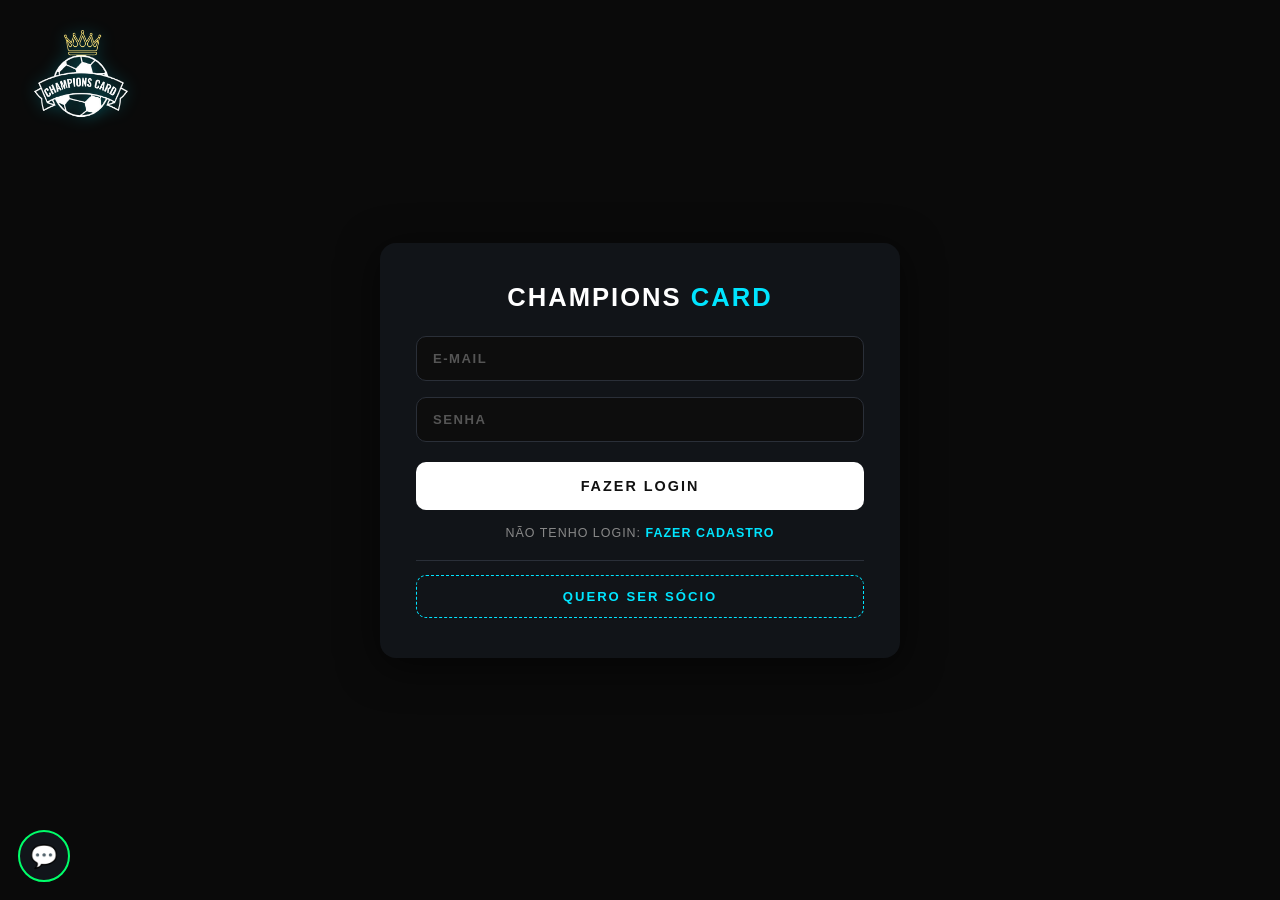
==== PIM-FINAL2026-main/aplicação web/index.html @ 8960edc7 "Estrutura administrativa: área admin" ====
<!DOCTYPE html>
<html lang="pt-BR">
<head>
  <meta charset="UTF-8" />
  <meta name="viewport" content="width=device-width, initial-scale=1.0"/>
  <title>Champions Card</title>
  <link rel="stylesheet" href="style.css" />
</head>
<body>

  <div class="logo-container" id="logo-container-fixed">
    <img src="./CHAMPIONS_CARD.png" alt="Champions Card" class="logo-champions">
  </div>

  <!-- TELA 1: LOGIN -->
  <div class="screen active" id="screen-login">
    <div class="card card-login">
      <h1 class="title">CHAMPIONS <span class="highlight">CARD</span></h1>
      <input type="email" id="login-email" class="input-field" placeholder="E-MAIL" />
      <input type="password" id="login-senha" class="input-field" placeholder="SENHA" />
      <button class="btn-primary" onclick="fazerLogin()">FAZER LOGIN</button>
      <p class="link-text">NÃO TENHO LOGIN: <a href="javascript:void(0)" class="link-destaque" onclick="irPara('screen-cadastro')">FAZER CADASTRO</a></p>

      <!-- BOTÃO TOGGLE SÓCIO -->
      <div class="socio-toggle-wrap">
        <button id="btn-toggle-socio-login" class="btn-socio-toggle" onclick="toggleOpcaoSocioLogin()">
          QUERO SER SÓCIO
        </button>
      </div>

      <!-- PAINEL SÓCIO (expandível) -->
      <div id="login-socio-painel" class="login-socio-painel">
        <p class="socio-painel-titulo">🎫 ESCOLHA SEU PLANO</p>
        <p class="socio-painel-subtitulo">Selecione o plano e pague para se tornar sócio</p>

        <div id="login-planos-socio" class="login-planos-socio"></div>

        <div id="login-socio-pagamento" class="login-socio-pagamento hidden">
          <div class="metodos-pagamento" id="login-metodos-adesao">
            <button class="btn-metodo active" onclick="selecionarMetodoAdesaoLogin('credito', this)">CRÉDITO</button>
            <button class="btn-metodo" onclick="selecionarMetodoAdesaoLogin('debito', this)">DÉBITO</button>
            <button class="btn-metodo" onclick="selecionarMetodoAdesaoLogin('pix', this)">PIX</button>
          </div>

          <div id="login-campos-cartao-adesao" style="display:flex;flex-direction:column;gap:10px;">
            <input type="text" class="input-field" placeholder="NÚMERO DO CARTÃO" maxlength="19" />
            <div class="inline-inputs">
              <input type="text" class="input-field" placeholder="MM/AA" maxlength="5" />
              <input type="text" class="input-field" placeholder="CVV" maxlength="4" />
            </div>
          </div>

          <div id="login-pix-adesao" class="pix-container hidden">
            <img src="https://api.qrserver.com/v1/create-qr-code/?size=100x100&data=ingressos@ticketfut.com.br" alt="QR Code PIX" class="qrcode"/>
            <p class="pix-chave">CHAVE PIX: ingressos@ticketfut.com.br</p>
          </div>

          <button class="btn-primary btn-confirmar-socio" onclick="confirmarSocioLogin()">
            CONFIRMAR E ASSINAR
          </button>
        </div>
      </div>

    </div>
  </div>

  <!-- TELA 2: CADASTRO -->
  <div class="screen" id="screen-cadastro">
    <div class="card">
      <h1 class="title"><span class="highlight-cyan">CADASTRO</span></h1>
      <input type="text" id="cad-nome" class="input-field" placeholder="NOME COMPLETO" />
      <input type="text" id="cad-cpf" class="input-field" placeholder="CPF" />
      <input type="email" id="cad-email" class="input-field" placeholder="E-MAIL" />
      <input type="password" id="cad-senha" class="input-field" placeholder="SENHA" />

      <select id="cad-time" class="input-field select-field select-time">
        <option value="">FILIAÇÃO (TIME)</option>
        <option>Palmeiras</option>
        <option>Corinthians</option>
        <option>Flamengo</option>
        <option>São Paulo</option>
        <option>Santos</option>
      </select>

      <select id="cad-plano" class="input-field select-field">
        <option value="0">SEM PLANO (SÓ INGRESSO)</option>
        <option value="5">SÓCIO BRONZE - 5% DESC.</option>
        <option value="10">SÓCIO PRATA - 10% DESC.</option>
        <option value="20">SÓCIO OURO - 20% DESC.</option>
      </select>

      <div id="secao-pagamento-cadastro" class="hidden" style="display:flex;flex-direction:column;gap:14px;">
        <div id="cad-bloco-credito" class="secao-cartao">
          <p class="label-pagamento">CARTÃO DE CRÉDITO:</p>
          <input type="text" id="cad-credito-numero" class="input-field" placeholder="NÚMERO DO CARTÃO" maxlength="19" />
          <div class="inline-inputs">
            <input type="text" id="cad-credito-validade" class="input-field" placeholder="MM/AA" maxlength="5" />
            <input type="text" id="cad-credito-cvv" class="input-field" placeholder="CVV" maxlength="4" />
          </div>
        </div>

        <div id="cad-bloco-debito" class="secao-cartao">
          <p class="label-pagamento">CARTÃO DE DÉBITO:</p>
          <input type="text" id="cad-debito-numero" class="input-field" placeholder="NÚMERO DO CARTÃO" maxlength="19" />
          <div class="inline-inputs">
            <input type="text" id="cad-debito-validade" class="input-field" placeholder="MM/AA" maxlength="5" />
            <input type="text" id="cad-debito-cvv" class="input-field" placeholder="CVV" maxlength="4" />
          </div>
        </div>

        <button class="btn-pix-toggle" id="btn-pix-toggle" onclick="togglePixCad()">PAGAR POR PIX</button>
        <div id="cad-bloco-pix" class="pix-container hidden">
          <img src="https://api.qrserver.com/v1/create-qr-code/?size=120x120&data=ingressos@ticketfut.com.br" alt="QR Code PIX" class="qrcode"/>
          <p class="pix-chave">CHAVE PIX: ingressos@ticketfut.com.br</p>
        </div>
      </div>

      <button class="btn-primary" onclick="finalizarCadastro()">FINALIZAR E ACESSAR</button>
    </div>
  </div>

  <!-- TELA 3: PARTIDAS -->
  <div class="screen" id="screen-partidas">
    <div class="card-partidas">
      <div class="partidas-coluna">
        <h1 class="title">PARTIDAS <span class="highlight-green">DISPONÍVEIS</span></h1>
        <div id="lista-partidas" class="lista-partidas"></div>
        <!-- [PIM-WEB Admin] Botão só aparece para role Admin. Esconder não protege: o servidor confere o role. -->
        <button id="btn-area-admin" class="btn-primary" style="display:none;" onclick="abrirAreaAdmin()">ÁREA ADMIN</button>
        <button class="btn-sair" onclick="sair()">SAIR</button>
      </div>
      <div class="noticias-coluna">
        <h2 class="title-noticias">NOTÍCIAS DO TIME</h2>
        <div id="noticia-time" class="noticia-box"></div>
      </div>
    </div>
  </div>

  <!-- TELA 4: MAPA DA ARENA -->
  <div class="screen" id="screen-mapa">
    <div class="card">
      <h1 class="title">MAPA DA <span class="highlight-green">ARENA</span></h1>

      <div id="aviso-visitante" class="aviso-visitante" style="display:none;">
        ⚠️ Seu time é o <strong>visitante</strong>. Apenas o setor <strong>LESTE</strong> está disponível.
      </div>
      <div id="aviso-mandante" class="aviso-visitante" style="display:none;border-color:#e53935;color:#e53935;">
        🚫 O setor <strong>LESTE</strong> é exclusivo para a <strong>torcida visitante</strong>.
      </div>

      <div class="arena-map">
        <div class="setor setor-norte" onclick="escolherSetor('Norte')">NORTE</div>
        <div class="arena-meio">
          <div class="setor setor-lado" onclick="escolherSetor('Oeste')">OESTE</div>
          <div class="gramado">GRAMADO</div>
          <div class="setor setor-lado">LESTE</div>
        </div>
        <div class="setor setor-sul" onclick="escolherSetor('Sul')">SUL</div>
      </div>
      <button class="btn-sair" onclick="irPara('screen-partidas')">VOLTAR</button>
    </div>
  </div>
  <!-- [PIM-WEB Cartão 9] TELA DE ASSENTOS: grade vinda de GET /api/matches/{id}/seats. Fica entre o mapa de setores e o pagamento. -->
  <div class="screen" id="screen-assentos">
    <div class="card card-assentos">
      <h1 class="title">ESCOLHA SEU <span class="highlight-green">ASSENTO</span></h1>
      <p id="assentos-info" class="assentos-info"></p>
      <div class="assentos-legenda">
        <span><i class="leg leg-livre"></i>LIVRE</span>
        <span><i class="leg leg-ocupado"></i>OCUPADO</span>
        <span><i class="leg leg-sel"></i>SEU ASSENTO</span>
      </div>
      <div id="assentos-grade" class="assentos-grade"></div>
      <button class="btn-primary" onclick="confirmarAssento()">CONFIRMAR ASSENTO</button>
      <button class="btn-sair" onclick="irPara('screen-mapa')">VOLTAR</button>
    </div>
  </div>
  <!-- TELA 5: PAGAMENTO -->
  <div class="screen" id="screen-pagamento">
    <div class="card">
      <h1 class="title">RESUMO & <span class="highlight-green">PAGAMENTO</span></h1>
      <div class="resumo-box">
        <p id="resumo-partida" class="resumo-partida"></p>
        <p id="resumo-total" class="resumo-total"></p>
      </div>

      <div id="bloco-codigo-socio" class="bloco-codigo-socio" style="display:none;">
        <p class="label-pagamento" style="color:var(--neon-cyan);margin-bottom:6px;">🎫 CÓDIGO DE SÓCIO (obrigatório para desconto)</p>
        <input type="text" id="input-codigo-socio" class="input-field input-codigo-socio"
               placeholder="SEU CÓDIGO DE SÓCIO" maxlength="6"
               oninput="this.value = this.value.toUpperCase().replace(/[^A-Z0-9]/g,'').slice(0,6)" />
      </div>

      <div class="metodos-pagamento" id="metodos-compra">
        <button class="btn-metodo active" onclick="selecionarMetodoCompra('credito', this)">CRÉDITO</button>
        <button class="btn-metodo" onclick="selecionarMetodoCompra('debito', this)">DÉBITO</button>
        <button class="btn-metodo" onclick="selecionarMetodoCompra('pix', this)">PIX</button>
      </div>

      <div id="campos-cartao-compra" style="display:flex;flex-direction:column;gap:12px;">
        <input type="text" class="input-field" placeholder="NÚMERO DO CARTÃO" />
        <div class="inline-inputs">
          <input type="text" class="input-field" placeholder="MM/AA" />
          <input type="text" class="input-field" placeholder="CVV" />
        </div>
      </div>

      <div id="pix-compra" class="pix-container hidden">
        <img src="https://api.qrserver.com/v1/create-qr-code/?size=120x120&data=ingressos@ticketfut.com.br" alt="QR Code PIX" class="qrcode"/>
        <p class="pix-chave">CHAVE PIX: ingressos@ticketfut.com.br</p>
      </div>

      <button class="btn-primary" onclick="confirmarCompra()">CONFIRMAR COMPRA</button>
      <button class="btn-sair" onclick="irPara('screen-mapa')">VOLTAR</button>
    </div>
  </div>

  <!-- TELA 6: CONFIRMAÇÃO DE COMPRA (#5) -->
  <div class="screen" id="screen-confirmacao">
    <div class="card confirm-card">
      <!-- SEM logo no canto superior — logo fica embaixo -->

      <div class="confirm-check">✅</div>
      <h2 id="confirm-titulo" class="confirm-titulo">COMPRA CONFIRMADA!</h2>
      <p id="confirm-subtitulo" class="confirm-subtitulo">ENVIAMOS O INGRESSO NO SEU E-MAIL</p>
      <p class="confirm-detalhe">Verifique sua caixa de entrada e aproveite o jogo! 🎉</p>

      <!-- Logo Champions Card animada embaixo (#5) -->
      <div class="confirm-logo-wrap">
        <div id="confirm-logo-time" class="confirm-logo-time"></div>
        <img src="./CHAMPIONS_CARD.png" alt="Champions Card" class="confirm-logo-champions">
      </div>

      <button class="btn-primary" onclick="irPara('screen-partidas')" style="margin-top:8px;">VER MAIS PARTIDAS</button>
      <button class="btn-sair" onclick="sair()">SAIR</button>
    </div>
  </div>

  <!-- [PIM-WEB Admin] Tela da área administrativa: tabela de ingressos vendidos. -->
  <div class="screen" id="screen-admin">
    <div class="card">
      <h1 class="title">ÁREA <span class="highlight-green">ADMIN</span></h1>
      <p id="admin-resumo"></p>
      <div style="overflow-x:auto;width:100%;">
        <table style="width:100%;border-collapse:collapse;font-size:12px;">
          <thead>
            <tr>
              <th style="text-align:left;padding:6px;">DATA</th>
              <th style="text-align:left;padding:6px;">PARTIDA</th>
              <th style="text-align:left;padding:6px;">SETOR</th>
              <th style="text-align:left;padding:6px;">ASSENTO</th>
              <th style="text-align:left;padding:6px;">VALOR</th>
              <th style="text-align:left;padding:6px;">CÓDIGO</th>
              <th style="text-align:left;padding:6px;">USUÁRIO</th>
            </tr>
          </thead>
          <tbody id="admin-tabela-corpo"></tbody>
        </table>
      </div>
      <button class="btn-sair" onclick="irPara('screen-partidas')">VOLTAR</button>
    </div>
  </div>

  <!-- [PIM-WEB Cartão 10] Chat de dúvidas. Botão flutuante; só funciona logado (a API exige token). -->
  <button id="chat-toggle" class="chat-toggle" onclick="alternarChat()" aria-label="Abrir chat">💬</button>
  <div id="chat-painel" class="chat-painel">
    <div class="chat-topo">ASSISTENTE TICKETFUT <button onclick="alternarChat()" aria-label="Fechar chat">✕</button></div>
    <div id="chat-msgs" class="chat-msgs"></div>
    <div class="chat-entrada">
      <input type="text" id="chat-input" maxlength="500" placeholder="Digite sua dúvida..." onkeydown="if(event.key==='Enter')enviarChat()" />
      <button onclick="enviarChat()">ENVIAR</button>
    </div>
  </div>

  <!-- WIDGET VLIBRAS -->
  <div vw class="enabled">
    <div vw-access-button class="active"></div>
    <div vw-plugin-wrapper>
      <div class="vw-plugin-top-wrapper"></div>
    </div>
  </div>
  <script src="https://vlibras.gov.br/app/vlibras-plugin.js"></script>
  <script>
    new window.VLibras.Widget('https://vlibras.gov.br/app');
  </script>

   <!-- [PIM-WEB Cartão 8] db.js removido. Motivo: guardava senha em texto puro e cartão no localStorage. -->
  <!-- 1. Cliente da API (fetch, token em memória, erros) -->
    <script src="js/api.js"></script>
  <!-- 2. Dados estáticos (partidas, logos, temas, notícias) -->
  <script src="js/dados.js"></script>
  <!-- 3. Estado global, navegação e utilitários -->
  <script src="js/estado.js"></script>
  <!-- 4. Splash / tela de confirmação -->
  <script src="js/splash.js"></script>
  <!-- 5. Tela 1: Login -->
  <script src="js/tela-login.js"></script>
  <!-- 6. Tela 2: Cadastro -->
  <script src="js/tela-cadastro.js"></script>
  <!-- 7. Tela 3: Partidas -->
  <script src="js/tela-partidas.js"></script>
    <!-- 8. Tela 4: Mapa da Arena -->
  <script src="js/tela-mapa.js"></script>
  <!-- [PIM-WEB Cartão 9] Tela de assentos -->
  <script src="js/tela-assentos.js"></script>
  <!-- 9. Tela 5: Pagamento -->
  <script src="js/tela-pagamento.js"></script>
  <!-- [PIM-WEB Cartão 10] Chat -->
  <script src="js/chat.js"></script>
  <!-- [PIM-WEB Admin] Área admin -->
  <script src="js/tela-admin.js"></script>
  <!-- Inicialização -->
  <script>
    document.addEventListener('DOMContentLoaded', () => {
      aplicarMascarasCartao();
      inicializarLogoHover();
      irPara('screen-login', false);
    });
  </script>

</body>
</html>
---- PIM-FINAL2026-main/aplicação web/style.css ----
/* ===========================
   VARIÁVEIS & RESET
=========================== */
:root {
  --bg-main: #0a0a0a;
  --bg-card: #111418;
  --bg-input: #0d0d0d;
  --bg-item: #1a1e24;

  --color-white: #ffffff;
  --color-muted: #888;

  --neon-cyan: #00e5ff;
  --neon-green: #00ff6a;
  --neon-green-dim: #00cc55;
  --setor-bg: rgba(0,255,106,0.05);

  --border-default: #2a2f38;
  --border-cyan: #00e5ff;
  --border-green: #00ff6a;

  --font-main: 'Segoe UI', Tahoma, Geneva, Verdana, sans-serif;

  --radius: 10px;
  --transition: 0.25s ease;
}

*, *::before, *::after {
  box-sizing: border-box;
  margin: 0;
  padding: 0;
}

body {
  background-color: var(--bg-main);
  color: var(--color-white);
  font-family: var(--font-main);
  min-height: 100vh;
  display: flex;
  align-items: center;
  justify-content: center;
  overflow-x: hidden;
}

/* ===========================
   LOGO CHAMPIONS CARD
=========================== */
.logo-container {
  position: fixed;
  top: 16px;
  left: 16px;
  z-index: 10;
}

.logo-champions {
  width: 130px;
  height: 140px;
  opacity: 0;
  animation: fadeInLogo 0.8s ease-in-out forwards;
  filter: drop-shadow(0 0 8px rgba(0, 229, 255, 0.4));
  cursor: pointer;
  transition: filter 0.2s ease;
}

@keyframes fadeInLogo {
  from { opacity: 0; transform: scale(0.8); }
  to   { opacity: 1; transform: scale(1); }
}

/* (#3) Animação hover da logo — mesmo estilo da troca de tela */
@keyframes logoHoverBounce {
  0%   { transform: scale(1) rotate(0deg);   filter: drop-shadow(0 0 8px rgba(0,229,255,0.4)); }
  20%  { transform: scale(1.18) rotate(-6deg); filter: drop-shadow(0 0 18px rgba(0,229,255,0.9)); }
  40%  { transform: scale(0.93) rotate(4deg);  filter: drop-shadow(0 0 12px rgba(0,229,255,0.6)); }
  60%  { transform: scale(1.10) rotate(-3deg); filter: drop-shadow(0 0 22px rgba(0,229,255,1)); }
  80%  { transform: scale(0.97) rotate(1deg);  filter: drop-shadow(0 0 10px rgba(0,229,255,0.5)); }
  100% { transform: scale(1) rotate(0deg);   filter: drop-shadow(0 0 8px rgba(0,229,255,0.4)); }
}

.logo-champions:hover,
.logo-hover-anim {
  animation: logoHoverBounce 0.7s ease forwards !important;
  opacity: 1 !important;
}

/* ===========================
   PARTÍCULA ANIMADA
=========================== */
.particle {
  position: fixed;
  width: 12px;
  height: 12px;
  border-radius: 50%;
  background: var(--neon-cyan);
  box-shadow: 0 0 12px var(--neon-cyan), 0 0 30px var(--neon-cyan);
  pointer-events: none;
  z-index: 0;
  animation: floatParticle 8s ease-in-out infinite;
}

@keyframes floatParticle {
  0%   { top: 8%; left: 42%; }
  25%  { top: 20%; left: 80%; }
  50%  { top: 60%; left: 70%; }
  75%  { top: 75%; left: 10%; }
  100% { top: 8%;  left: 42%; }
}

/* ===========================
   TELAS
=========================== */
.screen {
  display: none;
  width: 100%;
  min-height: 100vh;
  align-items: center;
  justify-content: center;
  padding: 40px 16px;
  position: relative;
  z-index: 1;
}

.screen.active {
  display: flex;
}

/* ===========================
   CARD PARTIDAS (COM NOTÍCIAS)
=========================== */
.card-partidas {
  display: flex;
  gap: 24px;
  width: 100%;
  max-width: 900px;
}

.partidas-coluna {
  flex: 1;
  display: flex;
  flex-direction: column;
  gap: 16px;
  background: var(--bg-card);
  border-radius: 16px;
  padding: 40px 36px;
  box-shadow: 0 8px 40px rgba(0,0,0,0.6);
}

.noticias-coluna {
  flex: 0 0 280px;
  display: flex;
  flex-direction: column;
  gap: 16px;
  background: var(--bg-card);
  border-radius: 16px;
  padding: 40px 24px;
  box-shadow: 0 8px 40px rgba(0,0,0,0.6);
}

.title-noticias {
  font-size: 1.2rem;
  font-weight: 900;
  letter-spacing: 1.5px;
  text-align: center;
  color: var(--color-white);
  margin-bottom: 8px;
}

.noticia-box {
  background: var(--bg-item);
  border-left: 3px solid var(--neon-green);
  border-radius: var(--radius);
  padding: 16px;
  font-size: 0.85rem;
  line-height: 1.6;
  color: var(--color-white);
  text-align: center;
  letter-spacing: 0.5px;
}

.card {
  background: var(--bg-card);
  border-radius: 16px;
  padding: 40px 36px;
  width: 100%;
  max-width: 520px;
  display: flex;
  flex-direction: column;
  gap: 16px;
  box-shadow: 0 8px 40px rgba(0,0,0,0.6);
}

/* ===========================
   TÍTULOS
=========================== */
.title {
  font-size: 1.6rem;
  font-weight: 900;
  letter-spacing: 2px;
  text-transform: uppercase;
  text-align: center;
  margin-bottom: 8px;
}

.highlight       { color: var(--neon-cyan); }
.highlight-cyan  { color: var(--neon-cyan); }
.highlight-green { color: var(--neon-green); }

/* ===========================
   INPUTS
=========================== */
.input-field {
  width: 100%;
  background: var(--bg-input);
  border: 1px solid var(--border-default);
  border-radius: var(--radius);
  color: var(--color-white);
  font-size: 0.82rem;
  font-weight: 600;
  letter-spacing: 1.5px;
  padding: 14px 16px;
  outline: none;
  transition: border-color var(--transition), box-shadow var(--transition);
  appearance: none;
  -webkit-appearance: none;
}

.input-field::placeholder {
  color: #555;
  letter-spacing: 1.5px;
}

.input-field:focus {
  border-color: var(--neon-cyan);
  box-shadow: 0 0 0 2px rgba(0, 229, 255, 0.12);
}

.select-field {
  cursor: pointer;
  background-image: url("data:image/svg+xml,%3Csvg xmlns='http://www.w3.org/2000/svg' width='12' height='8' viewBox='0 0 12 8'%3E%3Cpath d='M1 1l5 5 5-5' stroke='%23555' stroke-width='2' fill='none' stroke-linecap='round'/%3E%3C/svg%3E");
  background-repeat: no-repeat;
  background-position: right 14px center;
  padding-right: 36px;
}

.select-field option {
  background: #1a1e24;
  color: white;
}

.inline-inputs {
  display: grid;
  grid-template-columns: 1fr 1fr;
  gap: 12px;
}

/* ===========================
   BOTÕES PRINCIPAIS
=========================== */
.btn-primary {
  width: 100%;
  background: var(--color-white);
  color: #111;
  font-size: 0.9rem;
  font-weight: 800;
  letter-spacing: 2px;
  text-transform: uppercase;
  border: none;
  border-radius: var(--radius);
  padding: 16px;
  cursor: pointer;
  transition: background var(--transition), transform var(--transition);
  margin-top: 4px;
}

.btn-primary:hover {
  background: #e8e8e8;
  transform: translateY(-1px);
}

.btn-sair {
  background: transparent;
  color: var(--color-muted);
  border: none;
  font-size: 0.82rem;
  font-weight: 600;
  letter-spacing: 2px;
  text-transform: uppercase;
  cursor: pointer;
  padding: 10px;
  border-top: 1px solid var(--border-default);
  text-align: center;
  transition: color var(--transition);
}

.btn-sair:hover {
  color: var(--color-white);
}

/* ===========================
   LINK TEXT
=========================== */
.link-text {
  text-align: center;
  font-size: 0.78rem;
  color: var(--color-muted);
  letter-spacing: 1px;
}

.link-destaque {
  color: var(--neon-cyan);
  font-weight: 700;
  text-decoration: none;
}

.link-destaque:hover {
  text-decoration: underline;
}

/* ===========================
   LISTA DE PARTIDAS
=========================== */
.lista-partidas {
  display: flex;
  flex-direction: column;
  gap: 8px;
}

.partida-item {
  background: var(--bg-item);
  border-radius: var(--radius);
  padding: 14px 16px;
  cursor: pointer;
  border-left: 3px solid var(--neon-green);
  transition: background var(--transition), transform var(--transition);
}

.partida-item:hover {
  background: #22272f;
  transform: translateX(3px);
}

.partida-item p {
  font-size: 0.95rem;
  font-weight: 700;
  letter-spacing: 0.5px;
  display: flex;
  align-items: center;
  gap: 2px;
  flex-wrap: wrap;
}

.partida-item span {
  font-size: 0.82rem;
  color: var(--color-muted);
  margin-top: 4px;
  display: flex;
  align-items: center;
  gap: 4px;
  flex-wrap: wrap;
}

/* (#6) Logo dos times na lista */
.time-logo {
  border-radius: 2px;
}

/* (#2) Preço com desconto na lista */
.preco-original {
  text-decoration: line-through;
  color: #666;
  font-size: 0.76rem;
}

.preco-desconto {
  color: var(--neon-green);
  font-weight: 700;
  display: inline-flex;
  align-items: center;
  gap: 4px;
}

.badge-desc {
  background: var(--neon-green);
  color: #000;
  font-size: 0.65rem;
  font-weight: 900;
  padding: 1px 5px;
  border-radius: 4px;
  letter-spacing: 0.5px;
}

/* ===========================
   MAPA DA ARENA
=========================== */
.arena-map {
  display: flex;
  flex-direction: column;
  align-items: center;
  gap: 0;
  padding: 10px 0;
}

.arena-meio {
  display: flex;
  align-items: center;
  gap: 0;
  width: 100%;
  justify-content: center;
}

.setor {
  background: transparent;
  border: 2px solid var(--neon-green);
  color: var(--neon-green);
  font-size: 0.78rem;
  font-weight: 800;
  letter-spacing: 2px;
  text-align: center;
  cursor: pointer;
  transition: background var(--transition), color var(--transition), box-shadow var(--transition);
}

.setor:hover {
  background: var(--neon-green);
  color: #000;
  box-shadow: 0 0 16px rgba(0,255,106,0.5);
}

.setor-norte {
  clip-path: polygon(10% 100%, 90% 100%, 80% 0%, 20% 0%);
  background: var(--setor-bg);
  color: var(--neon-green);
  border: 2px solid var(--neon-green);
  width: 180px;
  height: 80px;
  display: flex;
  align-items: center;
  justify-content: center;
}

.setor-norte:hover {
  background: var(--neon-green);
  color: #000;
  box-shadow: 0 0 16px rgba(0,255,106,0.5);
}

.setor-sul {
  clip-path: polygon(0% 0%, 100% 0%, 85% 100%, 15% 100%);
  border: none;
  border-top: 3px solid var(--neon-green);
  color: var(--neon-green);
  width: 220px;
  height: 70px;
  display: flex;
  align-items: flex-start;
  justify-content: center;
  padding-top: 10px;
  background: var(--setor-bg);
}

.setor-lado {
  width: 110px;
  height: 150px;
  display: flex;
  align-items: center;
  justify-content: center;
}

.gramado {
  width: 170px;
  height: 150px;
  border: 2px dashed var(--border-default);
  color: #444;
  font-size: 0.72rem;
  letter-spacing: 2px;
  display: flex;
  align-items: center;
  justify-content: center;
  pointer-events: none;
}

/* ===========================
   RESUMO DE PAGAMENTO
=========================== */
.resumo-box {
  background: var(--bg-item);
  border-radius: var(--radius);
  padding: 16px;
  border-left: 3px solid var(--neon-green);
}

.resumo-partida {
  font-size: 0.9rem;
  font-weight: 700;
  margin-bottom: 6px;
}

.resumo-total {
  font-size: 1.4rem;
  font-weight: 900;
  color: var(--neon-green);
  letter-spacing: 1px;
}

/* ===========================
   MÉTODOS DE PAGAMENTO
=========================== */
.metodos-pagamento {
  display: grid;
  grid-template-columns: 1fr 1fr 1fr;
  gap: 8px;
}

.btn-metodo {
  background: var(--bg-item);
  color: var(--color-white);
  border: 1px solid var(--border-default);
  border-radius: var(--radius);
  padding: 12px 8px;
  font-size: 0.78rem;
  font-weight: 700;
  letter-spacing: 1.5px;
  cursor: pointer;
  transition: all var(--transition);
}

.btn-metodo.active {
  background: transparent;
  border-color: var(--neon-green);
  color: var(--neon-green);
  box-shadow: 0 0 8px rgba(0,255,106,0.2);
}

.btn-metodo:hover:not(.active) {
  border-color: #555;
  background: #22272f;
}

/* ===========================
   PIX
=========================== */
.pix-container {
  display: flex;
  flex-direction: column;
  align-items: center;
  gap: 10px;
}

.pix-container.hidden { display: none; }

.qrcode {
  border: 2px solid var(--neon-green);
  border-radius: 8px;
  padding: 4px;
  background: white;
}

.pix-chave {
  font-size: 0.78rem;
  letter-spacing: 1px;
}

/* ===========================
   SELECT FILIAÇÃO — COR DINÂMICA
=========================== */
.select-time {
  border-color: var(--neon-cyan) !important;
  color: var(--neon-cyan) !important;
  box-shadow: 0 0 0 2px rgba(0, 229, 255, 0.12);
  transition: border-color var(--transition), color var(--transition), box-shadow var(--transition);
}

.select-time.time-palmeiras   { border-color: #00c853 !important; color: #00c853 !important; box-shadow: 0 0 0 2px rgba(0,200,83,0.18) !important; }
.select-time.time-flamengo    { border-color: #e53935 !important; color: #e53935 !important; box-shadow: 0 0 0 2px rgba(229,57,53,0.18) !important; }
.select-time.time-corinthians { border-color: #ffffff !important; color: #ffffff !important; box-shadow: 0 0 0 2px rgba(255,255,255,0.12) !important; }
.select-time.time-sao-paulo   { border-color: #e53935 !important; color: #e53935 !important; box-shadow: 0 0 0 2px rgba(229,57,53,0.18) !important; }
.select-time.time-santos      { border-color: #f5f5f5 !important; color: #f5f5f5 !important; box-shadow: 0 0 0 2px rgba(245,245,245,0.12) !important; }

/* Botão "PAGAR POR PIX" no cadastro */
.btn-pix-toggle {
  background: transparent;
  border: 1px dashed var(--neon-cyan);
  color: var(--neon-cyan);
  border-radius: var(--radius);
  padding: 12px;
  font-size: 0.82rem;
  font-weight: 700;
  letter-spacing: 2px;
  cursor: pointer;
  transition: background var(--transition), color var(--transition), border-color var(--transition);
  width: 100%;
}

.btn-pix-toggle:hover { opacity: 0.85; }
.btn-pix-toggle.ativo { opacity: 0.7; }

/* ===========================
   SEÇÃO DE CARTÃO (CADASTRO)
=========================== */
.secao-cartao {
  display: flex;
  flex-direction: column;
  gap: 10px;
  border: 1px solid var(--neon-cyan);
  border-radius: var(--radius);
  padding: 14px 16px;
  background: rgba(0, 229, 255, 0.04);
  box-shadow: 0 0 0 2px rgba(0, 229, 255, 0.08);
  transition: border-color var(--transition), background var(--transition), box-shadow var(--transition);
}

.secao-cartao.com-time {
  border-color: var(--neon-green);
  background: var(--setor-bg);
  box-shadow: 0 0 0 2px rgba(0,0,0,0);
}

.secao-cartao .label-pagamento { color: var(--neon-cyan); transition: color var(--transition); }
.secao-cartao.com-time .label-pagamento { color: var(--neon-green); }

/* ===========================
   PAGAMENTO ADESÃO
=========================== */
.pagamento-adesao {
  display: flex;
  flex-direction: column;
  gap: 12px;
  border: 1px solid var(--neon-green);
  border-radius: var(--radius);
  padding: 16px;
  background: var(--setor-bg);
}

.pagamento-adesao.hidden { display: none; }

.label-pagamento {
  font-size: 0.75rem;
  font-weight: 700;
  color: var(--neon-green);
  letter-spacing: 2px;
}

/* ===========================
   RESPONSIVO
=========================== */
@media (max-width: 480px) {
  .card { padding: 28px 20px; }
  .title { font-size: 1.3rem; }
  .setor-lado { width: 80px; height: 120px; }
  .gramado { width: 130px; height: 120px; }
  .setor-norte { width: 150px; height: 65px; }
  .card-partidas { flex-direction: column; }
  .noticias-coluna { flex: none; }
}

/* ===========================
   CARD LOGIN
=========================== */
.card-login { max-width: 520px; }

/* ===========================
   BOTÃO TOGGLE SÓCIO NO LOGIN
=========================== */
.socio-toggle-wrap {
  border-top: 1px solid var(--border-default);
  padding-top: 14px;
  margin-top: 4px;
}

.btn-socio-toggle {
  width: 100%;
  background: transparent;
  border: 1px dashed var(--neon-cyan);
  color: var(--neon-cyan);
  border-radius: var(--radius);
  padding: 13px;
  font-size: 0.82rem;
  font-weight: 800;
  letter-spacing: 2px;
  cursor: pointer;
  transition: background var(--transition), opacity var(--transition);
}

.btn-socio-toggle:hover { background: rgba(0,229,255,0.06); }

/* ===========================
   PAINEL SÓCIO EXPANSÍVEL
=========================== */
.login-socio-painel {
  display: none;
  flex-direction: column;
  gap: 14px;
  border: 1px solid rgba(0,229,255,0.2);
  border-radius: var(--radius);
  padding: 20px 18px;
  background: rgba(0,229,255,0.04);
  animation: fadeSlideIn 0.3s ease;
}

.login-socio-painel.aberto { display: flex; }

@keyframes fadeSlideIn {
  from { opacity: 0; transform: translateY(-8px); }
  to   { opacity: 1; transform: translateY(0); }
}

.socio-painel-titulo {
  font-size: 1rem;
  font-weight: 900;
  letter-spacing: 2px;
  text-align: center;
  color: var(--color-white);
}

.socio-painel-subtitulo {
  font-size: 0.76rem;
  color: var(--color-muted);
  text-align: center;
  letter-spacing: 0.8px;
  margin-top: -6px;
}

.login-planos-socio {
  display: flex;
  flex-direction: column;
  gap: 8px;
}

.plano-card {
  background: var(--bg-item);
  border: 1px solid;
  border-radius: var(--radius);
  padding: 12px 16px;
  cursor: pointer;
  display: flex;
  flex-direction: column;
  gap: 3px;
  transition: background var(--transition), transform var(--transition);
}

.plano-card:hover { transform: translateX(3px); }

.plano-nome {
  font-size: 0.82rem;
  font-weight: 800;
  letter-spacing: 1.5px;
}

.plano-desc {
  font-size: 0.75rem;
  color: var(--color-muted);
  letter-spacing: 0.5px;
}

.login-socio-pagamento {
  display: flex;
  flex-direction: column;
  gap: 12px;
  border-top: 1px solid var(--border-default);
  padding-top: 14px;
}

.login-socio-pagamento.hidden { display: none; }

.btn-confirmar-socio { background: var(--neon-cyan); color: #000; }
.btn-confirmar-socio:hover { background: #00c8e0; }

/* ===========================
   CÓDIGO DE SÓCIO NO PAGAMENTO
=========================== */
.bloco-codigo-socio {
  background: rgba(0,229,255,0.05);
  border: 1px solid rgba(0,229,255,0.25);
  border-radius: var(--radius);
  padding: 14px 16px;
}

.input-codigo-socio {
  font-size: 1rem !important;
  font-weight: 900 !important;
  letter-spacing: 4px !important;
  text-transform: uppercase;
  text-align: center;
  border-color: var(--neon-cyan) !important;
}

.input-codigo-socio:focus {
  box-shadow: 0 0 0 2px rgba(0,229,255,0.2) !important;
}

/* ===========================
   SETOR BLOQUEADO (VISITANTE)
=========================== */
.setor-bloqueado {
  opacity: 0.22 !important;
  cursor: not-allowed !important;
  filter: grayscale(1) !important;
  border-color: #444 !important;
  color: #555 !important;
  box-shadow: none !important;
}

.setor-bloqueado:hover {
  background: transparent !important;
  color: #555 !important;
  box-shadow: none !important;
}

/* ===========================
   AVISO VISITANTE
=========================== */
.aviso-visitante {
  background: rgba(255,180,0,0.08);
  border: 1px solid rgba(255,180,0,0.35);
  border-radius: var(--radius);
  padding: 10px 14px;
  font-size: 0.8rem;
  color: #ffc400;
  letter-spacing: 0.5px;
  line-height: 1.5;
  text-align: center;
}

.aviso-visitante strong { color: #ffd740; }

/* ===========================
   TOAST — NOTIFICAÇÕES (#1)
=========================== */
.toast {
  position: fixed;
  top: 24px;
  left: 50%;
  transform: translateX(-50%) translateY(-80px);
  z-index: 99999;
  min-width: 280px;
  max-width: 420px;
  background: #1a1e24;
  border-radius: 12px;
  padding: 14px 16px 14px 14px;
  display: flex;
  align-items: flex-start;
  gap: 10px;
  box-shadow: 0 8px 32px rgba(0,0,0,0.7), 0 0 0 1px rgba(255,255,255,0.06);
  opacity: 0;
  transition: transform 0.35s cubic-bezier(.4,0,.2,1), opacity 0.35s ease;
  pointer-events: none;
}

.toast.toast-show {
  transform: translateX(-50%) translateY(0);
  opacity: 1;
  pointer-events: auto;
}

.toast-success { border-left: 4px solid #00ff6a; }
.toast-error   { border-left: 4px solid #e53935; }
.toast-warning { border-left: 4px solid #ffc400; }
.toast-info    { border-left: 4px solid #00e5ff; }

.toast-icon {
  font-size: 1.1rem;
  flex-shrink: 0;
  line-height: 1.4;
}

.toast-msg {
  font-size: 0.82rem;
  font-weight: 600;
  letter-spacing: 0.5px;
  color: var(--color-white);
  line-height: 1.55;
  flex: 1;
}

.toast-close {
  background: none;
  border: none;
  color: #555;
  font-size: 0.85rem;
  cursor: pointer;
  padding: 0 2px;
  flex-shrink: 0;
  line-height: 1;
  transition: color 0.2s;
  align-self: flex-start;
}

.toast-close:hover { color: var(--color-white); }

/* ===========================
   TELA DE CONFIRMAÇÃO (#5)
=========================== */
.confirm-card {
  text-align: center;
  align-items: center;
  max-width: 440px;
  gap: 18px;
  animation: fadeSlideIn 0.5s ease;
}

.confirm-check {
  font-size: 3.5rem;
  animation: confirmBounce 0.6s ease;
}

@keyframes confirmBounce {
  0%   { transform: scale(0); opacity: 0; }
  60%  { transform: scale(1.2); opacity: 1; }
  80%  { transform: scale(0.9); }
  100% { transform: scale(1); }
}

.confirm-titulo {
  font-size: 1.6rem;
  font-weight: 900;
  letter-spacing: 3px;
  text-transform: uppercase;
}

.confirm-subtitulo {
  font-size: 1rem;
  font-weight: 700;
  letter-spacing: 2px;
  text-transform: uppercase;
  color: #ffffff;
}

.confirm-detalhe {
  font-size: 0.82rem;
  color: var(--color-muted);
  letter-spacing: 0.5px;
}

/* Logo na confirmação */
.confirm-logo-wrap {
  display: flex;
  flex-direction: column;
  align-items: center;
  gap: 10px;
  margin-top: 4px;
}

.confirm-logo-time {
  display: flex;
  align-items: center;
  justify-content: center;
}

/* (#5) Logo Champions Card animada na confirmação */
@keyframes confirmLogoSpin {
  0%   { transform: scale(0.5) rotate(-20deg); opacity: 0; filter: drop-shadow(0 0 0px transparent); }
  40%  { transform: scale(1.12) rotate(5deg);  opacity: 1; filter: drop-shadow(0 0 16px rgba(0,229,255,0.9)); }
  70%  { transform: scale(0.95) rotate(-2deg); }
  100% { transform: scale(1) rotate(0deg);    opacity: 1; filter: drop-shadow(0 0 10px rgba(0,229,255,0.5)); }
}

@keyframes confirmLogoPulse {
  0%,100% { filter: drop-shadow(0 0 8px rgba(0,229,255,0.4)); transform: scale(1); }
  50%     { filter: drop-shadow(0 0 20px rgba(0,229,255,0.9)); transform: scale(1.05); }
}

.confirm-logo-champions {
  width: 70px;
  height: 70px;
  animation: confirmLogoSpin 0.8s ease forwards, confirmLogoPulse 2.5s ease-in-out 0.8s infinite;
}

/* ===========================
   WIDGET VLIBRAS — POSIÇÃO
=========================== */
[vw-access-button] {
  bottom: 24px !important;
  right: 24px !important;
  left: auto !important;
  top: auto !important;
}

[vw-plugin-wrapper] {
  bottom: 80px !important;
  right: 24px !important;
  left: auto !important;
  top: auto !important;
}
/* [PIM-WEB Cartão 9] Grade de assentos. Usa as variáveis do tema do time. */
.card-assentos { max-width: 720px; }
.assentos-info { text-align: center; color: #888; font-size: .85rem; letter-spacing: 1px; margin: 0 0 10px; }
.assentos-legenda { display: flex; gap: 16px; justify-content: center; font-size: .75rem; color: #aaa; margin-bottom: 12px; }
.assentos-legenda .leg { display: inline-block; width: 12px; height: 12px; border-radius: 3px; margin-right: 6px; vertical-align: middle; }
.leg-livre { border: 1px solid var(--neon-green); }
.leg-ocupado { background: #3a3f48; }
.leg-sel { background: var(--neon-green); }
.assentos-grade { display: flex; flex-direction: column; gap: 4px; align-items: center; overflow-x: auto; padding: 6px 0; }
.assentos-fileira { display: flex; gap: 4px; align-items: center; }
.assentos-rotulo { width: 22px; font-size: .7rem; color: #666; text-align: right; margin-right: 4px; }
.assento { width: 22px; height: 22px; border-radius: 4px; border: 1px solid var(--neon-green); background: transparent; color: transparent; padding: 0; cursor: pointer; transition: var(--transition); }
.assento:hover:not(:disabled) { background: var(--setor-bg); }
.assento.ocupado { background: #3a3f48; border-color: #3a3f48; cursor: not-allowed; }
.assento.selecionado { background: var(--neon-green); } 
/* [PIM-WEB Cartão 9] Grade no formato do setor. Motivo: o torcedor reconhece onde fica o setor no estádio. */
.assentos-campo { text-align: center; font-size: .7rem; letter-spacing: 2px; color: #555; border: 1px dashed #333; border-radius: 4px; padding: 4px 24px; margin: 6px auto; }
.assentos-lado { display: flex; flex-direction: row; gap: 4px; justify-content: center; }
.assentos-coluna { display: flex; flex-direction: column; gap: 4px; align-items: center; }
/* [PIM-WEB Cartão 9] Formato do setor. Motivo: a grade imita o trapézio do mapa da arena. */
.assentos-grade.forma-norte .assentos-fileira { transform-origin: center; }
.assentos-grade.forma-sul   .assentos-fileira { transform-origin: center; }
/* [PIM-WEB Cartão 10] Chat flutuante. Usa as variáveis do tema do time. */
.chat-toggle { position: fixed; left: 18px; bottom: 18px; width: 52px; height: 52px; border-radius: 50%; border: 2px solid var(--neon-green); background: #11151a; font-size: 1.4rem; cursor: pointer; z-index: 900; }
.chat-painel { display: none; position: fixed; left: 18px; bottom: 80px; width: min(340px, calc(100vw - 36px)); height: 420px; background: #11151a; border: 1px solid var(--neon-green); border-radius: var(--radius); flex-direction: column; z-index: 900; overflow: hidden; }
.chat-painel.aberto { display: flex; }
.chat-topo { display: flex; justify-content: space-between; align-items: center; padding: 10px 12px; font-size: .75rem; letter-spacing: 1px; color: var(--neon-green); border-bottom: 1px solid var(--border-default); }
.chat-topo button { background: none; border: none; color: #aaa; cursor: pointer; }
.chat-msgs { flex: 1; overflow-y: auto; padding: 10px; display: flex; flex-direction: column; gap: 8px; }
.chat-msg { max-width: 85%; padding: 8px 10px; border-radius: 8px; font-size: .82rem; line-height: 1.35; }
.chat-msg.eu { align-self: flex-end; background: var(--setor-bg); border: 1px solid var(--neon-green); }
.chat-msg.bot { align-self: flex-start; background: #1b2027; }
.chat-entrada { display: flex; gap: 6px; padding: 8px; border-top: 1px solid var(--border-default); }
.chat-entrada input { flex: 1; background: #0b0d10; border: 1px solid var(--border-default); border-radius: 6px; color: #fff; padding: 8px; }
.chat-entrada button { background: var(--neon-green); border: none; border-radius: 6px; padding: 0 12px; font-weight: 700; cursor: pointer; }
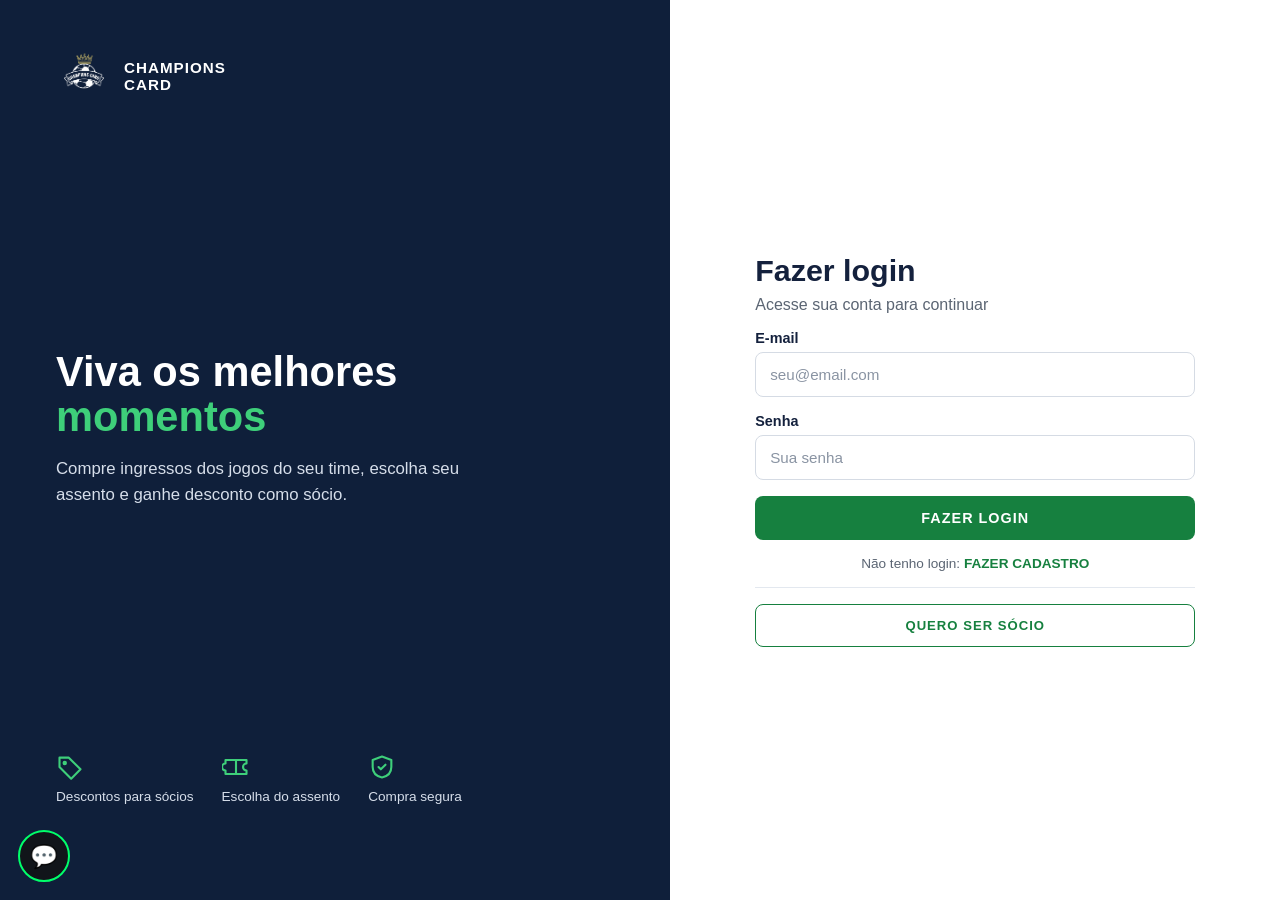
==== commit 877a3a66: "Redesign visual: login, partidas, mapa, assentos e splash" ====
--- a/PIM-FINAL2026-main/aplicação web/index.html
+++ b/PIM-FINAL2026-main/aplicação web/index.html
@@ -5,6 +5,8 @@
   <meta name="viewport" content="width=device-width, initial-scale=1.0"/>
   <title>Champions Card</title>
   <link rel="stylesheet" href="style.css" />
+  <!-- [PIM-WEB Visual] Visual novo do login e das partidas. Para desfazer, apague esta linha. -->
+  <link rel="stylesheet" href="redesign.css" />
 </head>
 <body>
 
@@ -12,54 +14,95 @@
     <img src="./CHAMPIONS_CARD.png" alt="Champions Card" class="logo-champions">
   </div>
 
-  <!-- TELA 1: LOGIN -->
+  <!-- [PIM-WEB Visual] TELA 1: LOGIN. Duas colunas. Ids e onclick preservados (fazerLogin, irPara, toggleOpcaoSocioLogin, etc.). -->
   <div class="screen active" id="screen-login">
-    <div class="card card-login">
-      <h1 class="title">CHAMPIONS <span class="highlight">CARD</span></h1>
-      <input type="email" id="login-email" class="input-field" placeholder="E-MAIL" />
-      <input type="password" id="login-senha" class="input-field" placeholder="SENHA" />
-      <button class="btn-primary" onclick="fazerLogin()">FAZER LOGIN</button>
-      <p class="link-text">NÃO TENHO LOGIN: <a href="javascript:void(0)" class="link-destaque" onclick="irPara('screen-cadastro')">FAZER CADASTRO</a></p>
-
-      <!-- BOTÃO TOGGLE SÓCIO -->
-      <div class="socio-toggle-wrap">
-        <button id="btn-toggle-socio-login" class="btn-socio-toggle" onclick="toggleOpcaoSocioLogin()">
-          QUERO SER SÓCIO
-        </button>
-      </div>
-
-      <!-- PAINEL SÓCIO (expandível) -->
-      <div id="login-socio-painel" class="login-socio-painel">
-        <p class="socio-painel-titulo">🎫 ESCOLHA SEU PLANO</p>
-        <p class="socio-painel-subtitulo">Selecione o plano e pague para se tornar sócio</p>
-
-        <div id="login-planos-socio" class="login-planos-socio"></div>
-
-        <div id="login-socio-pagamento" class="login-socio-pagamento hidden">
-          <div class="metodos-pagamento" id="login-metodos-adesao">
-            <button class="btn-metodo active" onclick="selecionarMetodoAdesaoLogin('credito', this)">CRÉDITO</button>
-            <button class="btn-metodo" onclick="selecionarMetodoAdesaoLogin('debito', this)">DÉBITO</button>
-            <button class="btn-metodo" onclick="selecionarMetodoAdesaoLogin('pix', this)">PIX</button>
-          </div>
-
-          <div id="login-campos-cartao-adesao" style="display:flex;flex-direction:column;gap:10px;">
-            <input type="text" class="input-field" placeholder="NÚMERO DO CARTÃO" maxlength="19" />
-            <div class="inline-inputs">
-              <input type="text" class="input-field" placeholder="MM/AA" maxlength="5" />
-              <input type="text" class="input-field" placeholder="CVV" maxlength="4" />
+    <div class="rd-login">
+
+      <section class="rd-login-hero">
+        <div class="rd-marca">
+          <img src="./CHAMPIONS_CARD.png" alt="" class="rd-marca-img">
+          <span class="rd-marca-nome">CHAMPIONS<br>CARD</span>
+        </div>
+
+        <div>
+          <h2 class="rd-hero-titulo">Viva os melhores <span>momentos</span></h2>
+          <p class="rd-hero-texto">Compre ingressos dos jogos do seu time, escolha seu assento e ganhe desconto como sócio.</p>
+        </div>
+
+        <div class="rd-beneficios">
+          <div class="rd-beneficio">
+            <svg viewBox="0 0 24 24" aria-hidden="true"><path d="M3 12V4h8l10 10-8 8z"/><circle cx="7.5" cy="8.5" r="1"/></svg>
+            <span>Descontos para sócios</span>
+          </div>
+          <div class="rd-beneficio">
+            <svg viewBox="0 0 24 24" aria-hidden="true"><path d="M3 9a2 2 0 0 0 0 6v3h18v-3a2 2 0 0 1 0-6V6H3z"/><path d="M12 6v12"/></svg>
+            <span>Escolha do assento</span>
+          </div>
+          <div class="rd-beneficio">
+            <svg viewBox="0 0 24 24" aria-hidden="true"><path d="M12 3l8 3v6c0 5-3.5 8-8 9-4.5-1-8-4-8-9V6z"/><path d="M9 12l2 2 4-4"/></svg>
+            <span>Compra segura</span>
+          </div>
+        </div>
+      </section>
+
+      <section class="rd-login-form">
+        <div class="rd-form-box">
+          <h1 class="rd-form-titulo">Fazer login</h1>
+          <p class="rd-form-sub">Acesse sua conta para continuar</p>
+
+          <div class="rd-campo">
+            <label for="login-email">E-mail</label>
+            <input type="email" id="login-email" class="input-field" placeholder="seu@email.com" />
+          </div>
+          <div class="rd-campo">
+            <label for="login-senha">Senha</label>
+            <input type="password" id="login-senha" class="input-field" placeholder="Sua senha" />
+          </div>
+
+          <button class="btn-primary" onclick="fazerLogin()">FAZER LOGIN</button>
+          <p class="link-text">Não tenho login: <a href="javascript:void(0)" class="link-destaque" onclick="irPara('screen-cadastro')">FAZER CADASTRO</a></p>
+
+          <!-- BOTÃO TOGGLE SÓCIO -->
+          <div class="socio-toggle-wrap">
+            <button id="btn-toggle-socio-login" class="btn-socio-toggle" onclick="toggleOpcaoSocioLogin()">
+              QUERO SER SÓCIO
+            </button>
+          </div>
+
+          <!-- PAINEL SÓCIO (expandível) -->
+          <div id="login-socio-painel" class="login-socio-painel">
+            <p class="socio-painel-titulo">🎫 ESCOLHA SEU PLANO</p>
+            <p class="socio-painel-subtitulo">Selecione o plano e pague para se tornar sócio</p>
+
+            <div id="login-planos-socio" class="login-planos-socio"></div>
+
+            <div id="login-socio-pagamento" class="login-socio-pagamento hidden">
+              <div class="metodos-pagamento" id="login-metodos-adesao">
+                <button class="btn-metodo active" onclick="selecionarMetodoAdesaoLogin('credito', this)">CRÉDITO</button>
+                <button class="btn-metodo" onclick="selecionarMetodoAdesaoLogin('debito', this)">DÉBITO</button>
+                <button class="btn-metodo" onclick="selecionarMetodoAdesaoLogin('pix', this)">PIX</button>
+              </div>
+
+              <div id="login-campos-cartao-adesao" style="display:flex;flex-direction:column;gap:10px;">
+                <input type="text" class="input-field" placeholder="NÚMERO DO CARTÃO" maxlength="19" />
+                <div class="inline-inputs">
+                  <input type="text" class="input-field" placeholder="MM/AA" maxlength="5" />
+                  <input type="text" class="input-field" placeholder="CVV" maxlength="4" />
+                </div>
+              </div>
+
+              <div id="login-pix-adesao" class="pix-container hidden">
+                <img src="https://api.qrserver.com/v1/create-qr-code/?size=100x100&data=ingressos@ticketfut.com.br" alt="QR Code PIX" class="qrcode"/>
+                <p class="pix-chave">CHAVE PIX: ingressos@ticketfut.com.br</p>
+              </div>
+
+              <button class="btn-primary btn-confirmar-socio" onclick="confirmarSocioLogin()">
+                CONFIRMAR E ASSINAR
+              </button>
             </div>
           </div>
-
-          <div id="login-pix-adesao" class="pix-container hidden">
-            <img src="https://api.qrserver.com/v1/create-qr-code/?size=100x100&data=ingressos@ticketfut.com.br" alt="QR Code PIX" class="qrcode"/>
-            <p class="pix-chave">CHAVE PIX: ingressos@ticketfut.com.br</p>
-          </div>
-
-          <button class="btn-primary btn-confirmar-socio" onclick="confirmarSocioLogin()">
-            CONFIRMAR E ASSINAR
-          </button>
-        </div>
-      </div>
+        </div>
+      </section>
 
     </div>
   </div>
@@ -119,44 +162,119 @@
     </div>
   </div>
 
-  <!-- TELA 3: PARTIDAS -->
+  <!-- [PIM-WEB Visual] TELA 3: PARTIDAS. Menu lateral + conteúdo. Ids preservados: lista-partidas, noticia-time, btn-area-admin. -->
   <div class="screen" id="screen-partidas">
-    <div class="card-partidas">
-      <div class="partidas-coluna">
-        <h1 class="title">PARTIDAS <span class="highlight-green">DISPONÍVEIS</span></h1>
-        <div id="lista-partidas" class="lista-partidas"></div>
-        <!-- [PIM-WEB Admin] Botão só aparece para role Admin. Esconder não protege: o servidor confere o role. -->
-        <button id="btn-area-admin" class="btn-primary" style="display:none;" onclick="abrirAreaAdmin()">ÁREA ADMIN</button>
-        <button class="btn-sair" onclick="sair()">SAIR</button>
-      </div>
-      <div class="noticias-coluna">
-        <h2 class="title-noticias">NOTÍCIAS DO TIME</h2>
-        <div id="noticia-time" class="noticia-box"></div>
-      </div>
-    </div>
-  </div>
-
-  <!-- TELA 4: MAPA DA ARENA -->
+    <div class="rd-app">
+
+      <aside class="rd-sidebar">
+        <div class="rd-marca">
+          <img src="./CHAMPIONS_CARD.png" alt="" class="rd-marca-img">
+          <span class="rd-marca-nome">CHAMPIONS<br>CARD</span>
+        </div>
+
+        <nav class="rd-nav">
+          <div class="rd-nav-item rd-ativo">Partidas Disponíveis</div>
+          <!-- [PIM-WEB Admin] Botão só aparece para role Admin. Esconder não protege: o servidor confere o role. -->
+          <button id="btn-area-admin" class="rd-nav-item" style="display:none;" onclick="abrirAreaAdmin()">Área Admin</button>
+        </nav>
+
+        <div class="rd-sidebar-rodape">
+          <!-- [PIM-WEB Visual] Só informativo (valores reais dos planos). A assinatura continua na tela de login. -->
+          <div class="rd-socio-card">
+            <strong>Seja sócio</strong>
+            Descontos de 5%, 10% ou 20% nos ingressos.
+          </div>
+          <button class="rd-nav-item" onclick="sair()">Sair</button>
+        </div>
+      </aside>
+
+      <div class="rd-conteudo">
+        <header class="rd-topo">
+          <span id="rd-avatar" class="rd-avatar"></span>
+          <div>
+            <h1 class="rd-saudacao">Olá, <span id="rd-usuario-nome"></span></h1>
+            <p>Aqui estão as partidas disponíveis para você.</p>
+          </div>
+        </header>
+
+        <div class="rd-grade">
+          <section class="rd-painel">
+            <h2 class="rd-titulo">Partidas Disponíveis</h2>
+            <div id="lista-partidas" class="lista-partidas"></div>
+          </section>
+
+          <aside class="rd-painel">
+            <h2 class="rd-titulo">Notícias do Time</h2>
+            <div id="noticia-time" class="noticia-box"></div>
+          </aside>
+        </div>
+      </div>
+
+    </div>
+  </div>
+
+    <!-- [PIM-WEB Visual] TELA 4: MAPA DO ESTÁDIO. Desenho em SVG. Ids preservados: aviso-visitante, aviso-mandante. Os setores usam mapa-norte/sul/oeste/leste. -->
   <div class="screen" id="screen-mapa">
-    <div class="card">
-      <h1 class="title">MAPA DA <span class="highlight-green">ARENA</span></h1>
+    <div class="card card-mapa">
+      <header class="mp-topo">
+        <h1 class="mp-titulo">Mapa do Estádio</h1>
+        <p class="mp-sub">Selecione o setor desejado para escolher seu assento.</p>
+      </header>
 
       <div id="aviso-visitante" class="aviso-visitante" style="display:none;">
-        ⚠️ Seu time é o <strong>visitante</strong>. Apenas o setor <strong>LESTE</strong> está disponível.
-      </div>
-      <div id="aviso-mandante" class="aviso-visitante" style="display:none;border-color:#e53935;color:#e53935;">
-        🚫 O setor <strong>LESTE</strong> é exclusivo para a <strong>torcida visitante</strong>.
-      </div>
-
-      <div class="arena-map">
-        <div class="setor setor-norte" onclick="escolherSetor('Norte')">NORTE</div>
-        <div class="arena-meio">
-          <div class="setor setor-lado" onclick="escolherSetor('Oeste')">OESTE</div>
-          <div class="gramado">GRAMADO</div>
-          <div class="setor setor-lado">LESTE</div>
-        </div>
-        <div class="setor setor-sul" onclick="escolherSetor('Sul')">SUL</div>
-      </div>
+        Seu time é o <strong>visitante</strong>. Apenas o setor <strong>LESTE</strong> está disponível.
+      </div>
+      <div id="aviso-mandante" class="aviso-visitante" style="display:none;">
+        O setor <strong>LESTE</strong> é exclusivo para a <strong>torcida visitante</strong>.
+      </div>
+
+      <div class="mp-corpo">
+        <svg id="mapa-svg" class="mp-svg" viewBox="0 0 640 440" role="group" aria-label="Mapa do estádio com os setores">
+          <!-- Pista e gramado -->
+          <rect x="185" y="135" width="270" height="170" rx="16" fill="#fff" stroke="#e3e8ef"/>
+          <rect x="200" y="150" width="240" height="140" rx="6" fill="#5f9f5a"/>
+          <g fill="none" stroke="#fff" stroke-width="1.5" opacity="0.85">
+            <rect x="206" y="156" width="228" height="128"/>
+            <line x1="320" y1="156" x2="320" y2="284"/>
+            <circle cx="320" cy="220" r="22"/>
+            <rect x="206" y="190" width="30" height="60"/>
+            <rect x="404" y="190" width="30" height="60"/>
+          </g>
+
+          <g id="mapa-norte" class="mp-setor" data-setor="Norte" role="button" tabindex="0" aria-label="Setor Norte">
+            <path class="mp-forma" d="M170 48 L470 48 Q505 48 522 82 L462 120 L178 120 L118 82 Q135 48 170 48 Z"/>
+            <path class="mp-div" d="M230 48V120M320 48V120M410 48V120"/>
+            <text class="mp-rotulo" x="320" y="88" text-anchor="middle">NORTE</text>
+          </g>
+
+          <g id="mapa-sul" class="mp-setor" data-setor="Sul" role="button" tabindex="0" aria-label="Setor Sul">
+            <path class="mp-forma" d="M170 392 L470 392 Q505 392 522 358 L462 320 L178 320 L118 358 Q135 392 170 392 Z"/>
+            <path class="mp-div" d="M230 392V320M320 392V320M410 392V320"/>
+            <text class="mp-rotulo" x="320" y="361" text-anchor="middle">SUL</text>
+          </g>
+
+          <g id="mapa-oeste" class="mp-setor" data-setor="Oeste" role="button" tabindex="0" aria-label="Setor Oeste">
+            <path class="mp-forma" d="M104 102 L164 140 L164 300 L104 338 Q62 300 62 220 Q62 140 104 102 Z"/>
+            <path class="mp-div" d="M70 170H164M64 220H164M70 270H164"/>
+            <text class="mp-rotulo" x="113" y="225" text-anchor="middle">OESTE</text>
+          </g>
+
+          <g id="mapa-leste" class="mp-setor" data-setor="Leste" role="button" tabindex="0" aria-label="Setor Leste">
+            <path class="mp-forma" d="M536 102 L476 140 L476 300 L536 338 Q578 300 578 220 Q578 140 536 102 Z"/>
+            <path class="mp-div" d="M570 170H476M576 220H476M570 270H476"/>
+            <text class="mp-rotulo" x="527" y="225" text-anchor="middle">LESTE</text>
+          </g>
+        </svg>
+
+        <!-- [PIM-WEB Visual] Legenda: o texto de cada linha é preenchido pelo JS, conforme o estado real do setor. -->
+        <ul class="mp-legenda" id="mp-legenda">
+          <li id="mp-leg-oeste"><span class="mp-leg-ponto"></span><div><strong>Oeste</strong><small>Disponível</small></div></li>
+          <li id="mp-leg-norte"><span class="mp-leg-ponto"></span><div><strong>Norte</strong><small>Disponível</small></div></li>
+          <li id="mp-leg-sul"><span class="mp-leg-ponto"></span><div><strong>Sul</strong><small>Disponível</small></div></li>
+          <li id="mp-leg-leste"><span class="mp-leg-ponto"></span><div><strong>Leste</strong><small>Disponível</small></div></li>
+        </ul>
+      </div>
+
       <button class="btn-sair" onclick="irPara('screen-partidas')">VOLTAR</button>
     </div>
   </div>
--- a/PIM-FINAL2026-main/aplicação web/redesign.css
+++ b/PIM-FINAL2026-main/aplicação web/redesign.css
@@ -0,0 +1,498 @@
+/* [PIM-WEB Visual] Redesign do login e das partidas. Carregado depois do style.css; só afeta #screen-login e #screen-partidas. */
+
+/* [PIM-WEB Visual] Tema claro só nessas duas telas: redefine as variáveis no escopo e não toca nas outras telas. */
+#screen-login,
+#screen-partidas {
+  --bg-item: #f3f5f8;
+  --bg-input: #ffffff;
+  --color-white: #14213d;
+  --color-muted: #5b6573;
+  --border-default: #d5dbe4;
+  --neon-cyan: #16803f;
+  --neon-green: #16803f;
+  --setor-bg: rgba(22, 128, 63, 0.06);
+  --rd-navy: #0f1f3a;
+  --rd-verde: #16803f;
+  --rd-verde-escuro: #116a34;
+  --rd-verde-claro: #3ecf7a;
+  --rd-fundo: #f4f6f9;
+  --rd-borda: #e3e8ef;
+  padding: 0;
+  align-items: stretch;
+  justify-content: stretch;
+  background: var(--rd-fundo);
+  color: #14213d;
+}
+
+/* [PIM-WEB Visual] A logo fixa do canto some nessas telas porque a marca já está no layout novo. */
+body:has(#screen-login.active) .logo-container,
+body:has(#screen-partidas.active) .logo-container {
+  display: none;
+}
+
+/* ===== LOGIN ===== */
+/* [PIM-WEB Visual] Duas colunas: apresentação à esquerda, formulário à direita. */
+.rd-login {
+  display: grid;
+  grid-template-columns: 1.1fr 1fr;
+  width: 100%;
+  min-height: 100vh;
+}
+
+.rd-login-hero {
+  background: var(--rd-navy);
+  color: #fff;
+    padding: 48px 56px 96px; /* [PIM-WEB Visual] espaço no rodapé para o botão do chat não cobrir os benefícios */
+  display: flex;
+  flex-direction: column;
+  justify-content: space-between;
+  gap: 40px;
+}
+
+.rd-marca { display: flex; align-items: center; gap: 12px; }
+.rd-marca-img { width: 56px; height: auto; }
+.rd-marca-nome { font-weight: 800; letter-spacing: 1px; font-size: 0.95rem; line-height: 1.15; }
+
+.rd-hero-titulo { font-size: 2.6rem; line-height: 1.1; font-weight: 800; }
+.rd-hero-titulo span { display: block; color: var(--rd-verde-claro); }
+.rd-hero-texto { margin-top: 16px; max-width: 460px; color: #d6deea; line-height: 1.55; font-size: 1.05rem; }
+
+.rd-beneficios { display: flex; gap: 28px; flex-wrap: wrap; }
+.rd-beneficio { display: flex; flex-direction: column; gap: 8px; max-width: 140px; font-size: 0.85rem; color: #d6deea; }
+.rd-beneficio svg {
+  width: 28px; height: 28px; fill: none; stroke: var(--rd-verde-claro);
+  stroke-width: 1.8; stroke-linecap: round; stroke-linejoin: round;
+}
+
+.rd-login-form {
+  background: #fff;
+  display: flex;
+  align-items: center;
+  justify-content: center;
+  padding: 48px 32px;
+}
+
+.rd-form-box { width: 100%; max-width: 440px; display: flex; flex-direction: column; gap: 16px; }
+.rd-form-titulo { font-size: 1.9rem; font-weight: 800; color: #14213d; }
+.rd-form-sub { color: #5b6573; margin-top: -8px; }
+.rd-campo { display: flex; flex-direction: column; gap: 6px; }
+.rd-campo label { font-size: 0.9rem; font-weight: 600; color: #14213d; }
+
+/* [PIM-WEB Visual] Campos, botões e links do login em estilo claro, sem brilho. */
+#screen-login .input-field {
+  font-size: 0.95rem; font-weight: 500; letter-spacing: 0;
+  padding: 13px 14px; border-radius: 8px; color: #14213d;
+}
+#screen-login .input-field::placeholder { color: #8a94a3; letter-spacing: 0; }
+#screen-login .input-field:focus {
+  border-color: var(--rd-verde);
+  box-shadow: 0 0 0 3px rgba(22, 128, 63, 0.15);
+}
+
+#screen-login .btn-primary {
+  background: var(--rd-verde); color: #fff; border-radius: 8px;
+  letter-spacing: 1px; padding: 14px; margin-top: 0;
+}
+#screen-login .btn-primary:hover { background: var(--rd-verde-escuro); transform: none; }
+
+#screen-login .link-text { letter-spacing: 0; font-size: 0.85rem; }
+#screen-login .link-destaque { color: var(--rd-verde); }
+
+#screen-login .socio-toggle-wrap { border-top: 1px solid var(--rd-borda); padding-top: 16px; margin-top: 0; }
+#screen-login .btn-socio-toggle {
+  border: 1.5px solid var(--rd-verde); color: var(--rd-verde); background: #fff;
+  border-radius: 8px; letter-spacing: 1px; padding: 13px;
+}
+#screen-login .btn-socio-toggle:hover { background: rgba(22, 128, 63, 0.07); }
+
+/* [PIM-WEB Visual] Painel de sócio (abre e fecha pelo JS existente) em estilo claro. */
+#screen-login .login-socio-painel { background: #f8faf9; border: 1px solid var(--rd-borda); animation: none; }
+#screen-login .socio-painel-titulo { letter-spacing: 0.5px; font-size: 1.05rem; }
+#screen-login .socio-painel-subtitulo { letter-spacing: 0; }
+#screen-login .plano-nome { color: #14213d !important; letter-spacing: 0.5px; } /* !important: o JS coloca cor inline */
+#screen-login .btn-metodo.active { box-shadow: none; background: rgba(22, 128, 63, 0.08); }
+#screen-login .btn-metodo:hover:not(.active) { background: #e6eaf0; border-color: #aab4c2; }
+#screen-login .btn-confirmar-socio { background: var(--rd-verde); color: #fff; }
+#screen-login .btn-confirmar-socio:hover { background: var(--rd-verde-escuro); }
+
+/* ===== PARTIDAS ===== */
+/* [PIM-WEB Visual] Menu lateral escuro + conteúdo claro. */
+.rd-app {
+  display: grid;
+  grid-template-columns: 260px minmax(0, 1fr);
+  width: 100%;
+  min-height: 100vh;
+}
+
+/* padding-bottom grande: evita que o botão do chat (fixo no canto) cubra o rodapé do menu */
+.rd-sidebar {
+  background: var(--rd-navy); color: #fff;
+  padding: 24px 16px 96px;
+  display: flex; flex-direction: column; gap: 24px;
+  position: sticky; top: 0; height: 100vh; overflow-y: auto;
+}
+.rd-sidebar .rd-marca-img { width: 48px; }
+
+.rd-nav { display: flex; flex-direction: column; gap: 6px; }
+.rd-nav-item {
+  display: flex; align-items: center; gap: 10px;
+  width: 100%; padding: 12px 14px;
+  border: none; border-radius: 10px; background: transparent;
+  color: #d6deea; font: inherit; font-size: 0.92rem; font-weight: 600;
+  text-align: left; cursor: pointer; transition: background 0.2s, color 0.2s;
+}
+.rd-nav-item:hover { background: rgba(255, 255, 255, 0.08); color: #fff; }
+.rd-nav-item.rd-ativo { background: var(--rd-verde); color: #fff; cursor: default; }
+.rd-nav-item:focus-visible,
+.rd-btn-ingresso:focus-visible { outline: 2px solid var(--rd-verde-claro); outline-offset: 2px; }
+
+.rd-sidebar-rodape { margin-top: auto; display: flex; flex-direction: column; gap: 12px; }
+.rd-socio-card {
+  background: rgba(255, 255, 255, 0.07); border-radius: 12px;
+  padding: 14px; font-size: 0.85rem; line-height: 1.45; color: #d6deea;
+}
+.rd-socio-card strong { display: block; color: #fff; font-size: 0.95rem; margin-bottom: 4px; }
+
+.rd-conteudo { padding: 24px 32px 96px; display: flex; flex-direction: column; gap: 20px; min-width: 0; }
+.rd-topo { display: flex; align-items: center; gap: 14px; }
+.rd-avatar {
+  width: 44px; height: 44px; border-radius: 50%;
+  background: var(--rd-navy); color: #fff; font-weight: 700;
+  display: flex; align-items: center; justify-content: center;
+}
+.rd-saudacao { font-size: 1.25rem; font-weight: 800; color: #14213d; }
+.rd-topo p { color: #5b6573; font-size: 0.9rem; }
+
+.rd-grade { display: grid; grid-template-columns: minmax(0, 1fr) 320px; gap: 20px; align-items: start; }
+.rd-painel { background: #fff; border: 1px solid var(--rd-borda); border-radius: 14px; padding: 20px; }
+.rd-titulo { font-size: 1.1rem; font-weight: 800; color: #14213d; margin-bottom: 14px; }
+.rd-titulo::after { content: ""; display: block; width: 28px; height: 3px; margin-top: 6px; border-radius: 2px; background: var(--rd-verde); }
+
+/* [PIM-WEB Visual] Notícia do time (texto vem de obterNoticiaTime). pre-line respeita as quebras de linha do texto. */
+#screen-partidas .noticia-box {
+  text-align: left; letter-spacing: 0; white-space: pre-line;
+  border-left: 3px solid var(--rd-verde); color: #14213d;
+}
+
+/* [PIM-WEB Visual] Linha de partida: times | data, hora e preço | botão. O clique continua no item inteiro (JS existente). */
+#screen-partidas .partida-item {
+  display: grid;
+  grid-template-columns: minmax(0, 1.5fr) minmax(0, 1fr) auto;
+  align-items: center; gap: 16px;
+  background: #fff; border: 1px solid var(--rd-borda); border-left: 1px solid var(--rd-borda);
+  border-radius: 12px; padding: 12px 16px;
+  transition: border-color 0.2s, box-shadow 0.2s;
+}
+#screen-partidas .partida-item:hover {
+  background: #fff; transform: none;
+  border-color: var(--rd-verde); box-shadow: 0 2px 10px rgba(15, 31, 58, 0.08);
+}
+#screen-partidas .partida-item span { margin-top: 0; }
+
+.rd-times { display: flex; align-items: center; gap: 6px; flex-wrap: wrap; font-size: 0.85rem; color: #14213d; }
+.rd-times b { font-weight: 700; letter-spacing: 0.3px; }
+.rd-times i { font-style: normal; color: #8a94a3; font-size: 0.75rem; margin: 0 2px; }
+#screen-partidas .time-logo { border-radius: 8px !important; padding: 3px !important; } /* !important: o estilo vem inline do dados.js */
+
+.rd-info { display: flex; flex-direction: column; gap: 4px; font-size: 0.82rem; color: #5b6573; }
+.rd-quando { display: flex; gap: 12px; }
+.rd-preco { display: flex; flex-wrap: wrap; align-items: baseline; gap: 8px; font-weight: 800; font-size: 1rem; color: #14213d; }
+#screen-partidas .rd-preco .preco-original { color: #8a94a3; font-size: 0.8rem; font-weight: 500; }
+#screen-partidas .rd-preco .preco-desconto { color: var(--rd-verde); font-weight: 800; }
+#screen-partidas .rd-preco .badge-desc { color: #fff; }
+
+.rd-btn-ingresso {
+  background: var(--rd-verde); color: #fff; border: none; border-radius: 999px;
+  padding: 9px 18px; font: inherit; font-size: 0.78rem; font-weight: 700;
+  letter-spacing: 0.6px; text-transform: uppercase; white-space: nowrap;
+  cursor: pointer; transition: background 0.2s;
+}
+.rd-btn-ingresso:hover { background: var(--rd-verde-escuro); }
+
+/* ===== RESPONSIVO ===== */
+/* [PIM-WEB Visual] Tablet e celular: menu vira barra no topo e as colunas empilham. */
+@media (max-width: 900px) {
+  .rd-login { grid-template-columns: 1fr; }
+  .rd-login-hero { padding: 28px 24px; gap: 24px; }
+  .rd-hero-titulo { font-size: 1.9rem; }
+  .rd-beneficios { display: none; }
+  .rd-login-form { padding: 32px 20px; }
+
+  .rd-app { grid-template-columns: 1fr; }
+  .rd-sidebar {
+    position: static; height: auto; overflow: visible;
+    padding: 14px 16px; flex-direction: row; flex-wrap: wrap; align-items: center; gap: 12px;
+  }
+  .rd-nav { flex-direction: row; flex: 1; }
+  .rd-nav-item { width: auto; padding: 10px 12px; }
+  .rd-sidebar-rodape { margin-top: 0; flex-direction: row; }
+  .rd-socio-card { display: none; }
+  .rd-conteudo { padding: 20px 16px 96px; }
+  .rd-grade { grid-template-columns: 1fr; }
+}
+
+@media (max-width: 640px) {
+  #screen-partidas .partida-item { grid-template-columns: 1fr; }
+  .rd-btn-ingresso { width: 100%; padding: 12px; }
+}
+/* ===== [PIM-WEB Visual] Demais telas no mesmo tema claro ===== */
+#screen-cadastro, #screen-mapa, #screen-assentos,
+#screen-pagamento, #screen-confirmacao, #screen-admin {
+  --bg-card: #ffffff;
+  --bg-item: #f3f5f8;
+  --bg-input: #ffffff;
+  --color-white: #14213d;
+  --color-muted: #5b6573;
+  --border-default: #d5dbe4;
+  --neon-cyan: #16803f;
+  --neon-green: #16803f;
+  --setor-bg: rgba(22, 128, 63, 0.06);
+  --rd-verde: #16803f;
+  --rd-verde-escuro: #116a34;
+  --rd-borda: #e3e8ef;
+  background: #f4f6f9;
+  color: #14213d;
+}
+
+/* [PIM-WEB Visual] A logo fixa do canto sai de todas as telas: o fundo claro não combina com ela. */
+.logo-container { display: none; }
+
+.screen:not(#screen-login):not(#screen-partidas) .card {
+  border: 1px solid var(--rd-borda);
+  box-shadow: 0 4px 18px rgba(15, 31, 58, 0.08);
+}
+.screen:not(#screen-login):not(#screen-partidas) .input-field {
+  font-weight: 500; letter-spacing: 0; color: #14213d; border-radius: 8px;
+}
+.screen:not(#screen-login):not(#screen-partidas) .input-field::placeholder { color: #8a94a3; letter-spacing: 0; }
+.screen:not(#screen-login):not(#screen-partidas) .input-field:focus {
+  border-color: var(--rd-verde); box-shadow: 0 0 0 3px rgba(22, 128, 63, 0.15);
+}
+.screen:not(#screen-login):not(#screen-partidas) .btn-primary {
+  background: var(--rd-verde); color: #fff; border-radius: 8px; letter-spacing: 1px;
+}
+.screen:not(#screen-login):not(#screen-partidas) .btn-primary:hover { background: var(--rd-verde-escuro); transform: none; }
+.screen:not(#screen-login):not(#screen-partidas) .btn-sair { color: #5b6573; border-top: 1px solid var(--rd-borda); }
+.screen:not(#screen-login):not(#screen-partidas) .btn-sair:hover { color: #14213d; }
+.screen:not(#screen-login):not(#screen-partidas) .btn-metodo.active { box-shadow: none; background: rgba(22, 128, 63, 0.08); }
+.screen:not(#screen-login):not(#screen-partidas) .btn-metodo:hover:not(.active) { background: #e6eaf0; border-color: #aab4c2; }
+
+/* Cadastro: o seletor de time tinha cor fixa por time (branco sumia no fundo claro). */
+#screen-cadastro .select-time { border-color: var(--rd-borda) !important; color: #14213d !important; box-shadow: none !important; }
+#screen-cadastro .select-field option { background: #fff; color: #14213d; }
+
+/* Mapa */
+#screen-mapa .setor:hover, #screen-mapa .setor-norte:hover { color: #fff; box-shadow: none; }
+#screen-mapa .gramado { color: #8a94a3; }
+#screen-mapa .aviso-visitante { background: #fff8e6; border-color: #e0a800; color: #7a5b00; }
+#screen-mapa .aviso-visitante strong { color: inherit; }
+#aviso-mandante { background: #fdecea; }
+
+/* Assentos */
+#screen-assentos .assentos-legenda { color: #5b6573; }
+#screen-assentos .assento.ocupado, #screen-assentos .leg-ocupado { background: #c3cad5; border-color: #c3cad5; }
+#screen-assentos .assentos-campo { color: #8a94a3; border-color: #c3cad5; }
+
+/* Confirmação: o JS pinta o título com a cor do time (branco no Corinthians sumia). */
+#screen-confirmacao .confirm-titulo { color: var(--rd-verde) !important; text-shadow: none !important; }
+#screen-confirmacao .confirm-subtitulo { color: #14213d !important; }
+#screen-confirmacao .confirm-logo-champions {
+  animation: none; filter: none; background: #0f1f3a; border-radius: 50%; padding: 8px; width: 84px; height: 84px;
+}
+
+/* Admin: tabela mais larga; a borda das linhas vinha branca do JS. */
+#screen-admin .card { max-width: 900px; }
+#admin-tabela-corpo td { border-top: 1px solid var(--rd-borda) !important; }
+
+/* [PIM-WEB Visual] Partidas: colunas de largura fixa, iguais em todas as linhas. O layout muda pela largura do painel, não da janela. */
+#screen-partidas .rd-painel { container-type: inline-size; }
+#screen-partidas .time-logo { border: 1px solid var(--rd-borda); }
+#screen-partidas .partida-item { grid-template-columns: minmax(0, 1fr) 140px 170px; }
+.rd-times { flex-wrap: wrap; }
+.rd-times b { white-space: normal; }
+#screen-partidas .rd-btn-ingresso { width: 100%; padding: 10px 12px; }
+
+/* Painel médio: informações descem para baixo dos times e o botão fica à direita. */
+@container (max-width: 720px) {
+  #screen-partidas .partida-item { grid-template-columns: minmax(0, 1fr) 170px; }
+  #screen-partidas .partida-item .rd-times { grid-column: 1; grid-row: 1; }
+  #screen-partidas .partida-item .rd-info { grid-column: 1; grid-row: 2; }
+  #screen-partidas .partida-item .rd-btn-ingresso { grid-column: 2; grid-row: 1 / span 2; }
+}
+
+/* Painel estreito (celular): tudo em uma coluna, botão em largura total. */
+@container (max-width: 460px) {
+  #screen-partidas .partida-item { grid-template-columns: 1fr; }
+  #screen-partidas .partida-item .rd-times,
+  #screen-partidas .partida-item .rd-info,
+  #screen-partidas .partida-item .rd-btn-ingresso { grid-column: auto; grid-row: auto; }
+}
+/* ===== [PIM-WEB Visual] Mapa do estádio em SVG ===== */
+#screen-mapa {
+  position: relative; overflow: hidden;
+  background: linear-gradient(180deg, #f7f9fb, #eef2f6);
+}
+/* Cantos decorativos em verde e azul-marinho, só CSS (sem imagem). */
+#screen-mapa::before {
+  content: ""; position: absolute; top: 0; left: 0; width: 120px; height: 120px;
+  background: #16803f; clip-path: polygon(0 0, 100% 0, 0 100%); z-index: -1;
+}
+#screen-mapa::after {
+  content: ""; position: absolute; right: 0; bottom: 0; width: 160px; height: 160px;
+  background: #0f1f3a; clip-path: polygon(100% 0, 100% 100%, 0 100%); z-index: -1;
+}
+
+#screen-mapa .card-mapa { max-width: 900px; gap: 18px; }
+.mp-titulo { font-size: 1.7rem; font-weight: 800; color: #14213d; }
+.mp-sub { color: #5b6573; margin-top: 4px; }
+
+#screen-mapa .aviso-visitante {
+  background: #eaf6ee; border: 1px solid #b9dcc4; color: #16803f;
+  text-align: left; letter-spacing: 0; font-size: 0.9rem;
+}
+#screen-mapa .aviso-visitante strong { color: #16803f; }
+
+.mp-corpo { display: flex; gap: 24px; align-items: center; }
+.mp-svg { flex: 1 1 auto; min-width: 0; width: 100%; max-width: 560px; height: auto; }
+
+.mp-setor { cursor: pointer; outline: none; }
+.mp-forma { fill: #8fd1a9; stroke: #fff; stroke-width: 2; transition: fill 0.2s; }
+.mp-div { fill: none; stroke: #fff; stroke-width: 1.5; opacity: 0.8; }
+.mp-rotulo { font: 700 13px 'Segoe UI', Tahoma, sans-serif; letter-spacing: 1.5px; fill: #0f3d24; pointer-events: none; }
+.mp-setor:hover .mp-forma, .mp-setor:focus-visible .mp-forma { fill: #16803f; }
+.mp-setor:hover .mp-rotulo, .mp-setor:focus-visible .mp-rotulo { fill: #fff; }
+
+.mp-setor.mp-bloqueado { cursor: not-allowed; }
+.mp-setor.mp-bloqueado .mp-forma,
+.mp-setor.mp-bloqueado:hover .mp-forma { fill: #c9ced9; }
+.mp-setor.mp-bloqueado .mp-rotulo,
+.mp-setor.mp-bloqueado:hover .mp-rotulo { fill: #6b7385; }
+
+.mp-legenda {
+  list-style: none; flex: 0 0 240px; background: #fff;
+  border: 1px solid var(--rd-borda); border-radius: 12px; padding: 14px;
+  display: flex; flex-direction: column; gap: 12px;
+}
+.mp-legenda li { display: flex; gap: 10px; align-items: flex-start; }
+.mp-leg-ponto { width: 14px; height: 14px; border-radius: 50%; background: #8fd1a9; margin-top: 3px; flex: none; }
+.mp-legenda li.mp-leg-bloqueado .mp-leg-ponto { background: #aab2c2; }
+.mp-legenda strong { display: block; color: #14213d; }
+.mp-legenda small { color: #5b6573; }
+
+@media (max-width: 760px) {
+  .mp-corpo { flex-direction: column; }
+  .mp-legenda { flex: none; width: 100%; }
+}
+/* ===== [PIM-WEB Visual] Assentos em formato de cadeira ===== */
+#screen-assentos .card-assentos { max-width: 760px; }
+#screen-assentos .assentos-info { color: #5b6573; letter-spacing: 0; }
+
+/* Cadeira desenhada só com CSS: ::before é o encosto e ::after é a base. As cores vêm das variáveis. */
+#screen-assentos .assento {
+  --as-encosto: #d9f0e2;
+  --as-base: #8fd1a9;
+  --as-borda: #16803f;
+  position: relative; width: 22px; height: 24px; padding: 0;
+  border: none; border-radius: 0; background: transparent;
+  cursor: pointer; transition: transform 0.15s;
+}
+#screen-assentos .assento::before {
+  content: ""; position: absolute; left: 3px; right: 3px; top: 0; height: 13px;
+  border: 1.5px solid var(--as-borda); border-radius: 7px 7px 3px 3px;
+  background: var(--as-encosto);
+}
+#screen-assentos .assento::after {
+  content: ""; position: absolute; left: 0; right: 0; bottom: 0; height: 10px;
+  border: 1.5px solid var(--as-borda); border-radius: 4px;
+  background: var(--as-base);
+}
+
+#screen-assentos .assento:hover:not(:disabled) {
+  background: transparent; transform: translateY(-2px);
+  --as-encosto: #8fd1a9; --as-base: #16803f;
+}
+#screen-assentos .assento.selecionado,
+#screen-assentos .assento.selecionado:hover:not(:disabled) {
+  background: transparent; transform: none;
+  --as-encosto: #16803f; --as-base: #116a34; --as-borda: #0e5a2c;
+}
+#screen-assentos .assento.ocupado {
+  background: transparent; cursor: not-allowed;
+  --as-encosto: #dde1e8; --as-base: #c3cad5; --as-borda: #aab2c2;
+}
+#screen-assentos .assento:focus-visible { outline: 2px solid #16803f; outline-offset: 2px; }
+
+/* Legenda com as mesmas cores das cadeiras. */
+#screen-assentos .leg { width: 12px; height: 12px; border-radius: 3px; }
+#screen-assentos .leg-livre { background: #8fd1a9; border: 1px solid #16803f; }
+#screen-assentos .leg-sel { background: #16803f; }
+
+/* Setores laterais: colunas centralizadas na vertical (formato de cunha). */
+#screen-assentos .assentos-lado { align-items: flex-start; }
+#screen-assentos .assentos-pecas { display: flex; flex-direction: column; justify-content: center; gap: 4px; }
+/* ===== [PIM-WEB Visual] Alinhamento dos assentos por setor ===== */
+#screen-assentos .assentos-grade { align-items: flex-start; }
+/* Fileira de largura fixa: rótulo preso à esquerda, cadeiras centralizadas. */
+#screen-assentos .assentos-fileira { position: relative; justify-content: center; margin: 0 auto; padding: 0 32px; }
+#screen-assentos .assentos-fileira .assentos-rotulo {
+  position: absolute; left: 0; top: 50%; transform: translateY(-50%); margin: 0;
+}
+#screen-assentos .assentos-campo { align-self: center; }
+
+/* Oeste e Leste: gramado ao lado das colunas. */
+#screen-assentos .assentos-lateral { display: flex; gap: 10px; margin: 0 auto; align-items: stretch; }
+#screen-assentos .assentos-campo-v {
+  writing-mode: vertical-rl; margin: 0; padding: 12px 6px;
+  display: flex; align-items: center; justify-content: center;
+}
+/* [PIM-WEB Visual] Com até 28 cadeiras por fileira, a cadeira fica um pouco menor. */
+#screen-assentos .assento { width: 18px; height: 20px; }
+#screen-assentos .assento::before { left: 2px; right: 2px; height: 11px; border-radius: 6px 6px 2px 2px; }
+#screen-assentos .assento::after { height: 8px; }
+#screen-assentos .assentos-fileira, #screen-assentos .assentos-coluna, #screen-assentos .assentos-pecas { gap: 3px; }
+#screen-assentos .card-assentos { max-width: 860px; }
+/* ===== [PIM-WEB Visual] Tela de carregamento após o login ===== */
+.rd-splash {
+  position: fixed; inset: 0; z-index: 9999;
+  background: #f4f6f9; color: #14213d;
+  display: flex; flex-direction: column; align-items: center; justify-content: space-between;
+  padding: 40px 24px; opacity: 0; transition: opacity 0.5s ease;
+}
+.rd-splash-visivel { opacity: 1; }
+
+.rd-splash-marca {
+  display: flex; align-items: center; gap: 12px;
+  font-weight: 800; letter-spacing: 1px; font-size: 0.9rem; line-height: 1.15; color: #0f1f3a;
+}
+.rd-splash-marca-img { width: 44px; height: auto; }
+
+.rd-splash-centro {
+  flex: 1; display: flex; flex-direction: column; align-items: center; justify-content: center;
+  gap: 10px; text-align: center;
+}
+.rd-splash-escudo {
+  width: 112px; height: 112px; border-radius: 50%; background: #fff;
+  border: 1px solid #e3e8ef; box-shadow: 0 4px 18px rgba(15, 31, 58, 0.08);
+  display: flex; align-items: center; justify-content: center; margin-bottom: 8px;
+}
+.rd-splash-escudo img { animation: none !important; }
+.rd-splash-ola { font-size: 1.7rem; font-weight: 800; color: #14213d; }
+.rd-splash-ola:empty { display: none; }
+.rd-splash-sub { font-size: 0.85rem; letter-spacing: 2px; color: #5b6573; font-weight: 600; }
+.rd-splash-frase { min-height: 2.6em; margin-top: 6px; }
+.rd-splash-frase p {
+  font-size: 1.15rem; font-weight: 800; letter-spacing: 1px; color: #16803f;
+  animation: rdFraseEntra 0.5s ease;
+}
+@keyframes rdFraseEntra {
+  from { opacity: 0; transform: translateY(8px); }
+  to   { opacity: 1; transform: none; }
+}
+
+.rd-splash-barra { width: min(320px, 80%); height: 4px; border-radius: 2px; background: #e3e8ef; overflow: hidden; }
+.rd-splash-barra span { display: block; height: 100%; width: 0; background: #16803f; animation: rdBarra 3s linear forwards; }
+@keyframes rdBarra { to { width: 100%; } }
+
+@media (prefers-reduced-motion: reduce) {
+  .rd-splash-frase p { animation: none; }
+}
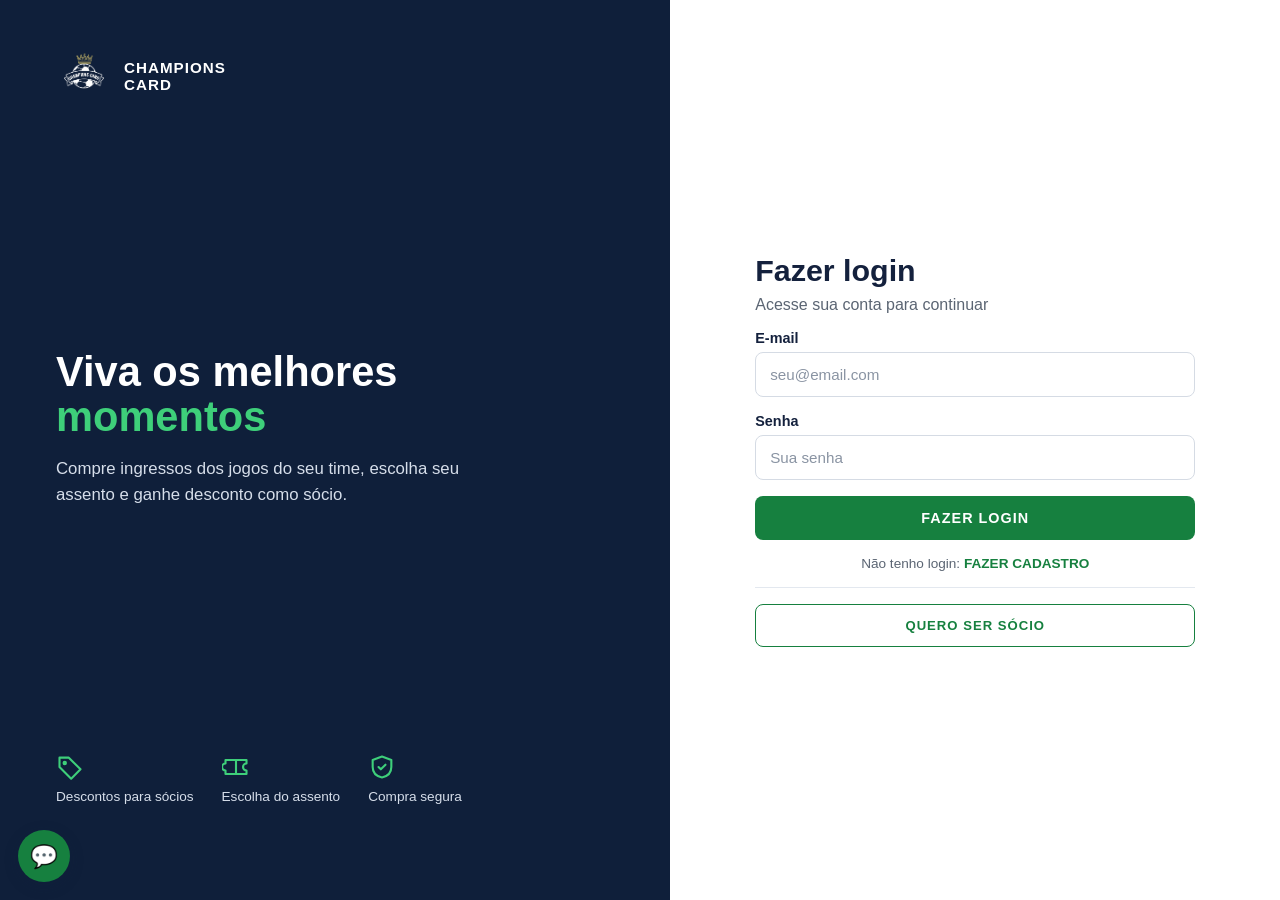
==== commit 5158afc7: "Chat: perguntas frequentes com botoes de duvida" ====
--- a/PIM-FINAL2026-main/aplicação web/index.html
+++ b/PIM-FINAL2026-main/aplicação web/index.html
@@ -174,6 +174,8 @@
 
         <nav class="rd-nav">
           <div class="rd-nav-item rd-ativo">Partidas Disponíveis</div>
+                    <!-- [PIM-WEB Carrinho] Atalho para o carrinho, com o número de itens. -->
+          <button class="rd-nav-item" onclick="abrirCarrinho()">Carrinho <span class="car-contador rd-contador">0</span></button>
           <!-- [PIM-WEB Admin] Botão só aparece para role Admin. Esconder não protege: o servidor confere o role. -->
           <button id="btn-area-admin" class="rd-nav-item" style="display:none;" onclick="abrirAreaAdmin()">Área Admin</button>
         </nav>
@@ -287,9 +289,13 @@
         <span><i class="leg leg-livre"></i>LIVRE</span>
         <span><i class="leg leg-ocupado"></i>OCUPADO</span>
         <span><i class="leg leg-sel"></i>SEU ASSENTO</span>
+                <span><i class="leg leg-carrinho"></i>NO CARRINHO</span>
       </div>
       <div id="assentos-grade" class="assentos-grade"></div>
       <button class="btn-primary" onclick="confirmarAssento()">CONFIRMAR ASSENTO</button>
+            <!-- [PIM-WEB Carrinho] Compra direta continua acima. Estes dois botões usam o carrinho. -->
+      <button class="btn-secundario" onclick="adicionarAoCarrinhoAtual()">ADICIONAR AO CARRINHO</button>
+      <button class="btn-secundario" onclick="abrirCarrinho()">VER CARRINHO (<span class="car-contador">0</span>)</button>
       <button class="btn-sair" onclick="irPara('screen-mapa')">VOLTAR</button>
     </div>
   </div>
@@ -354,6 +360,48 @@
     </div>
   </div>
 
+    <!-- [PIM-WEB Carrinho] Tela do carrinho. Lista, total e pagamento único. -->
+  <div class="screen" id="screen-carrinho">
+    <div class="card card-carrinho">
+      <h1 class="title">SEU <span class="highlight-green">CARRINHO</span></h1>
+      <p id="car-vazio" class="car-vazio">Seu carrinho está vazio.</p>
+      <div id="car-lista" class="car-lista"></div>
+      <p id="car-total" class="car-total"></p>
+
+      <div id="car-pagamento" class="car-pagamento" style="display:none;">
+        <div id="car-bloco-socio" class="bloco-codigo-socio" style="display:none;">
+          <p class="label-pagamento" style="margin-bottom:6px;">CÓDIGO DE SÓCIO (obrigatório para desconto)</p>
+          <input type="text" id="car-codigo-socio" class="input-field input-codigo-socio"
+                 placeholder="SEU CÓDIGO DE SÓCIO" maxlength="6"
+                 oninput="this.value = this.value.toUpperCase().replace(/[^A-Z0-9]/g,'').slice(0,6)" />
+        </div>
+
+        <div class="metodos-pagamento" id="car-metodos">
+          <button class="btn-metodo active" onclick="selecionarMetodoCarrinho('credito', this)">CRÉDITO</button>
+          <button class="btn-metodo" onclick="selecionarMetodoCarrinho('debito', this)">DÉBITO</button>
+          <button class="btn-metodo" onclick="selecionarMetodoCarrinho('pix', this)">PIX</button>
+        </div>
+
+        <div id="car-campos-cartao" style="display:flex;flex-direction:column;gap:12px;">
+          <input type="text" id="car-cartao-numero" class="input-field" placeholder="NÚMERO DO CARTÃO" maxlength="19" />
+          <div class="inline-inputs">
+            <input type="text" id="car-validade" class="input-field" placeholder="MM/AA" maxlength="5" />
+            <input type="text" id="car-cvv" class="input-field" placeholder="CVV" maxlength="4" />
+          </div>
+        </div>
+
+        <div id="car-pix" class="pix-container hidden">
+          <img src="https://api.qrserver.com/v1/create-qr-code/?size=120x120&data=ingressos@ticketfut.com.br" alt="QR Code PIX" class="qrcode"/>
+          <p class="pix-chave">CHAVE PIX: ingressos@ticketfut.com.br</p>
+        </div>
+
+        <input type="password" id="car-senha" class="input-field" placeholder="SUA SENHA (CONFIRMAÇÃO)" autocomplete="current-password" />
+        <button id="car-finalizar" class="btn-primary" onclick="finalizarCarrinho()">FINALIZAR COMPRA</button>
+      </div>
+
+      <button class="btn-sair" onclick="irPara('screen-partidas')">CONTINUAR COMPRANDO</button>
+    </div>
+  </div>
   <!-- [PIM-WEB Admin] Tela da área administrativa: tabela de ingressos vendidos. -->
   <div class="screen" id="screen-admin">
     <div class="card">
@@ -386,7 +434,7 @@
     <div id="chat-msgs" class="chat-msgs"></div>
     <div class="chat-entrada">
       <input type="text" id="chat-input" maxlength="500" placeholder="Digite sua dúvida..." onkeydown="if(event.key==='Enter')enviarChat()" />
-      <button onclick="enviarChat()">ENVIAR</button>
+          <button onclick="enviarChat()">ENVIAR</button><!-- [PIM-WEB Chat] sem argumento: lê o campo de texto -->
     </div>
   </div>
 
@@ -427,6 +475,8 @@
   <script src="js/chat.js"></script>
   <!-- [PIM-WEB Admin] Área admin -->
   <script src="js/tela-admin.js"></script>
+    <!-- [PIM-WEB Carrinho] Carrinho de compras -->
+  <script src="js/tela-carrinho.js"></script>
   <!-- Inicialização -->
   <script>
     document.addEventListener('DOMContentLoaded', () => {
--- a/PIM-FINAL2026-main/aplicação web/redesign.css
+++ b/PIM-FINAL2026-main/aplicação web/redesign.css
@@ -495,4 +495,85 @@
 
 @media (prefers-reduced-motion: reduce) {
   .rd-splash-frase p { animation: none; }
-}+}
+/* ===== [PIM-WEB Carrinho] ===== */
+#screen-carrinho {
+  --bg-card: #ffffff; --bg-item: #f3f5f8; --bg-input: #ffffff;
+  --color-white: #14213d; --color-muted: #5b6573; --border-default: #d5dbe4;
+  --neon-cyan: #16803f; --neon-green: #16803f; --setor-bg: rgba(22, 128, 63, 0.06);
+  --rd-verde: #16803f; --rd-verde-escuro: #116a34; --rd-borda: #e3e8ef;
+  background: #f4f6f9; color: #14213d;
+}
+#screen-carrinho .card-carrinho { max-width: 720px; }
+
+.car-lista { display: flex; flex-direction: column; gap: 10px; }
+.car-item {
+  display: grid; grid-template-columns: minmax(0, 1fr) auto auto; gap: 12px; align-items: center;
+  background: #fff; border: 1px solid #e3e8ef; border-radius: 12px; padding: 12px 14px;
+}
+.car-item-nome { font-weight: 700; color: #14213d; }
+.car-item-det { color: #5b6573; font-size: 0.85rem; margin-top: 2px; }
+.car-item-preco { font-weight: 800; color: #14213d; white-space: nowrap; }
+.car-item-erro { grid-column: 1 / -1; color: #b42318; font-size: 0.82rem; }
+.car-remover {
+  background: #fff; border: 1px solid #d5dbe4; border-radius: 8px; padding: 6px 10px;
+  color: #5b6573; font: inherit; font-size: 0.8rem; cursor: pointer;
+}
+.car-remover:hover { border-color: #b42318; color: #b42318; }
+.car-total { text-align: right; font-size: 1.3rem; font-weight: 900; color: #16803f; }
+.car-vazio { text-align: center; color: #5b6573; padding: 16px; }
+.car-pagamento { display: flex; flex-direction: column; gap: 12px; }
+
+/* Contador no menu lateral. */
+.rd-contador {
+  margin-left: auto; min-width: 22px; padding: 1px 7px; border-radius: 999px;
+  background: #3ecf7a; color: #0f1f3a; font-size: 0.75rem; font-weight: 800; text-align: center;
+}
+
+/* Botão secundário (contorno verde) da tela de assentos. */
+.btn-secundario {
+  width: 100%; background: #fff; color: #16803f; border: 1.5px solid #16803f; border-radius: 8px;
+  padding: 12px; font: inherit; font-size: 0.85rem; font-weight: 800; letter-spacing: 1px;
+  text-transform: uppercase; cursor: pointer;
+}
+.btn-secundario:hover { background: rgba(22, 128, 63, 0.07); }
+
+/* Cadeira no carrinho: amarela e bloqueada. */
+#screen-assentos .assento.no-carrinho {
+  cursor: not-allowed; --as-encosto: #fde8a8; --as-base: #f2c94c; --as-borda: #b8860b;
+}
+#screen-assentos .leg-carrinho { background: #f2c94c; border: 1px solid #b8860b; }
+/* ===== [PIM-WEB Visual] Chat no tema claro ===== */
+.chat-toggle {
+  background: #16803f; border: none; color: #fff;
+  box-shadow: 0 4px 14px rgba(15, 31, 58, 0.25);
+}
+.chat-toggle:hover { background: #116a34; }
+.chat-painel {
+  background: #fff; border: 1px solid #e3e8ef; border-radius: 14px;
+  box-shadow: 0 8px 28px rgba(15, 31, 58, 0.18);
+}
+.chat-topo {
+  background: #0f1f3a; color: #fff; letter-spacing: 1px; border-bottom: none;
+}
+.chat-topo button { color: #d6deea; }
+.chat-topo button:hover { color: #fff; }
+.chat-msgs { background: #f4f6f9; }
+.chat-msg.bot { background: #fff; border: 1px solid #e3e8ef; color: #14213d; }
+.chat-msg.eu { background: #16803f; border: none; color: #fff; }
+.chat-entrada { background: #fff; border-top: 1px solid #e3e8ef; }
+.chat-entrada input {
+  background: #fff; border: 1px solid #d5dbe4; color: #14213d; border-radius: 8px;
+}
+.chat-entrada input:focus { outline: none; border-color: #16803f; box-shadow: 0 0 0 3px rgba(22, 128, 63, 0.15); }
+.chat-entrada button { background: #16803f; color: #fff; border-radius: 8px; }
+.chat-entrada button:hover { background: #116a34; }
+/* ===== [PIM-WEB Chat] Botões de dúvidas ===== */
+.chat-sugestoes { display: flex; flex-wrap: wrap; gap: 6px; align-self: flex-start; max-width: 100%; }
+.chat-sugestao {
+  background: #fff; color: #16803f; border: 1.5px solid #16803f; border-radius: 999px;
+  padding: 6px 12px; font: inherit; font-size: 0.78rem; font-weight: 600; cursor: pointer;
+  text-align: left; transition: background 0.15s, color 0.15s;
+}
+.chat-sugestao:hover { background: #16803f; color: #fff; }
+.chat-sugestao:focus-visible { outline: 2px solid #0f1f3a; outline-offset: 2px; }
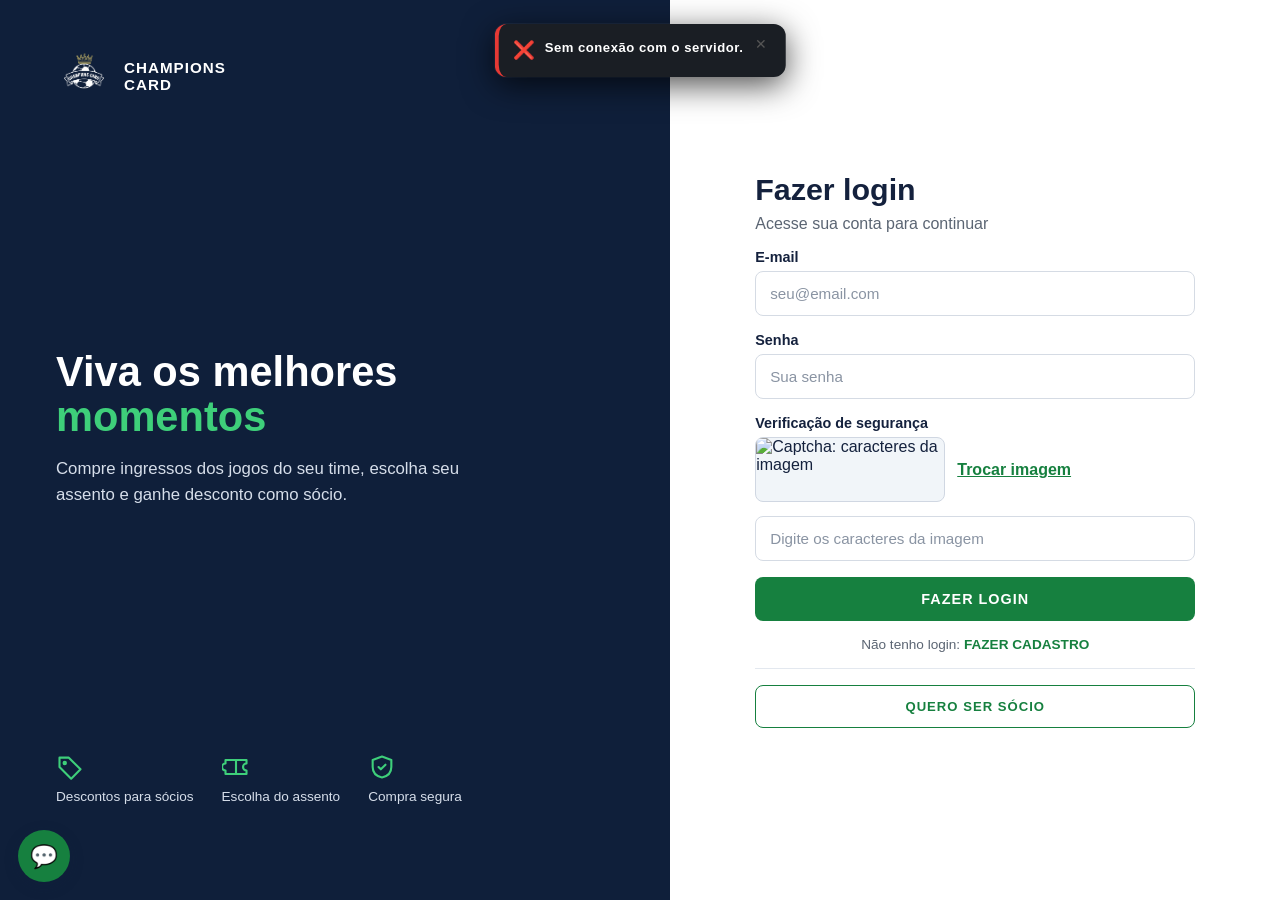
==== commit f51e0ef5: "Captcha no login e MFA por aplicativo autenticador; remove reconhecimento facial - Login com captcha" ====
--- a/PIM-FINAL2026-main/aplicação web/index.html
+++ b/PIM-FINAL2026-main/aplicação web/index.html
@@ -58,6 +58,15 @@
             <label for="login-senha">Senha</label>
             <input type="password" id="login-senha" class="input-field" placeholder="Sua senha" />
           </div>
+          <!-- Captcha próprio: imagem gerada pela API. Vale uma única tentativa; erro troca a imagem. -->
+          <div class="rd-campo">
+            <label for="login-captcha">Verificação de segurança</label>
+            <div class="captcha-linha">
+              <img id="login-captcha-img" class="captcha-img" alt="Captcha: caracteres da imagem" width="190" height="64" />
+              <button type="button" class="pf-link" onclick="carregarCaptcha()" aria-label="Trocar imagem do captcha">Trocar imagem</button>
+            </div>
+            <input type="text" id="login-captcha" class="input-field" maxlength="8" autocomplete="off" autocapitalize="characters" spellcheck="false" placeholder="Digite os caracteres da imagem" />
+          </div>
 
           <button class="btn-primary" onclick="fazerLogin()">FAZER LOGIN</button>
           <p class="link-text">Não tenho login: <a href="javascript:void(0)" class="link-destaque" onclick="irPara('screen-cadastro')">FAZER CADASTRO</a></p>
@@ -162,33 +171,32 @@
     </div>
   </div>
 
-  <!-- [PIM-WEB Visual] TELA 3: PARTIDAS. Menu lateral + conteúdo. Ids preservados: lista-partidas, noticia-time, btn-area-admin. -->
+    <!-- [PIM-WEB Layout] TELA 3: PARTIDAS. Menu no topo + conteúdo. Ids preservados: lista-partidas, noticia-time, btn-area-admin. -->
   <div class="screen" id="screen-partidas">
     <div class="rd-app">
 
-      <aside class="rd-sidebar">
+      <header class="rd-topbar">
         <div class="rd-marca">
           <img src="./CHAMPIONS_CARD.png" alt="" class="rd-marca-img">
           <span class="rd-marca-nome">CHAMPIONS<br>CARD</span>
         </div>
 
-        <nav class="rd-nav">
+        <nav class="rd-nav" aria-label="Navegação principal">
           <div class="rd-nav-item rd-ativo">Partidas Disponíveis</div>
-                    <!-- [PIM-WEB Carrinho] Atalho para o carrinho, com o número de itens. -->
+          <!-- [PIM-WEB Carrinho] Atalho para o carrinho, com o número de itens. -->
           <button class="rd-nav-item" onclick="abrirCarrinho()">Carrinho <span class="car-contador rd-contador">0</span></button>
+          <!-- [PIM-WEB Quem Somos] Abre a página institucional. -->
+         <button class="rd-nav-item" onclick="abrirQuemSomos()">Quem Somos</button>
+          <button class="rd-nav-item" onclick="abrirMeusIngressos()">Meus Ingressos</button>
+          <button class="rd-nav-item" onclick="abrirPerfil()">Perfil</button>
           <!-- [PIM-WEB Admin] Botão só aparece para role Admin. Esconder não protege: o servidor confere o role. -->
           <button id="btn-area-admin" class="rd-nav-item" style="display:none;" onclick="abrirAreaAdmin()">Área Admin</button>
         </nav>
 
         <div class="rd-sidebar-rodape">
-          <!-- [PIM-WEB Visual] Só informativo (valores reais dos planos). A assinatura continua na tela de login. -->
-          <div class="rd-socio-card">
-            <strong>Seja sócio</strong>
-            Descontos de 5%, 10% ou 20% nos ingressos.
-          </div>
           <button class="rd-nav-item" onclick="sair()">Sair</button>
         </div>
-      </aside>
+      </header>
 
       <div class="rd-conteudo">
         <header class="rd-topo">
@@ -206,8 +214,15 @@
           </section>
 
           <aside class="rd-painel">
-            <h2 class="rd-titulo">Notícias do Time</h2>
+            <h2 class="rd-titulo">Central do Torcedor</h2>
+            <div id="central-torcedor" class="ct"></div>
+            <div id="mural-time" class="mu"></div>
             <div id="noticia-time" class="noticia-box"></div>
+            <!-- [PIM-WEB Layout] Card informativo (estava no menu lateral). Só informa os descontos reais; a assinatura continua na tela de login. -->
+            <div class="rd-socio-card">
+              <strong>Seja sócio</strong>
+              Descontos de 5%, 10% ou 20% nos ingressos.
+            </div>
           </aside>
         </div>
       </div>
@@ -215,12 +230,14 @@
     </div>
   </div>
 
-    <!-- [PIM-WEB Visual] TELA 4: MAPA DO ESTÁDIO. Desenho em SVG. Ids preservados: aviso-visitante, aviso-mandante. Os setores usam mapa-norte/sul/oeste/leste. -->
+     <!-- [PIM-WEB Visual] TELA 4: MAPA DO ESTÁDIO. O desenho muda conforme o time da casa (tela-mapa.js). Ids preservados. -->
   <div class="screen" id="screen-mapa">
     <div class="card card-mapa">
       <header class="mp-topo">
         <h1 class="mp-titulo">Mapa do Estádio</h1>
         <p class="mp-sub">Selecione o setor desejado para escolher seu assento.</p>
+        <!-- [PIM-WEB Estádio] Nome do estádio e link do Google Maps. O JS preenche com os dados da API. -->
+        <p id="mp-estadio" class="mp-estadio"></p>
       </header>
 
       <div id="aviso-visitante" class="aviso-visitante" style="display:none;">
@@ -232,15 +249,18 @@
 
       <div class="mp-corpo">
         <svg id="mapa-svg" class="mp-svg" viewBox="0 0 640 440" role="group" aria-label="Mapa do estádio com os setores">
-          <!-- Pista e gramado -->
-          <rect x="185" y="135" width="270" height="170" rx="16" fill="#fff" stroke="#e3e8ef"/>
-          <rect x="200" y="150" width="240" height="140" rx="6" fill="#5f9f5a"/>
-          <g fill="none" stroke="#fff" stroke-width="1.5" opacity="0.85">
-            <rect x="206" y="156" width="228" height="128"/>
-            <line x1="320" y1="156" x2="320" y2="284"/>
-            <circle cx="320" cy="220" r="22"/>
-            <rect x="206" y="190" width="30" height="60"/>
-            <rect x="404" y="190" width="30" height="60"/>
+          <g id="mapa-campo">
+            <rect id="mapa-pista" x="185" y="135" width="270" height="170" rx="16" fill="#fff" stroke="#e3e8ef"/>
+            <g id="mapa-gramado">
+              <rect x="200" y="150" width="240" height="140" rx="6" fill="#5f9f5a"/>
+              <g fill="none" stroke="#fff" stroke-width="1.5" opacity="0.85">
+                <rect x="206" y="156" width="228" height="128"/>
+                <line x1="320" y1="156" x2="320" y2="284"/>
+                <circle cx="320" cy="220" r="22"/>
+                <rect x="206" y="190" width="30" height="60"/>
+                <rect x="404" y="190" width="30" height="60"/>
+              </g>
+            </g>
           </g>
 
           <g id="mapa-norte" class="mp-setor" data-setor="Norte" role="button" tabindex="0" aria-label="Setor Norte">
@@ -346,8 +366,8 @@
 
       <div class="confirm-check">✅</div>
       <h2 id="confirm-titulo" class="confirm-titulo">COMPRA CONFIRMADA!</h2>
-      <p id="confirm-subtitulo" class="confirm-subtitulo">ENVIAMOS O INGRESSO NO SEU E-MAIL</p>
-      <p class="confirm-detalhe">Verifique sua caixa de entrada e aproveite o jogo! 🎉</p>
+      <p id="confirm-subtitulo" class="confirm-subtitulo">SEU INGRESSO FOI EMITIDO</p>
+      <p class="confirm-detalhe">Compra aprovada. Aproveite o jogo! 🎉</p>
 
       <!-- Logo Champions Card animada embaixo (#5) -->
       <div class="confirm-logo-wrap">
@@ -355,7 +375,8 @@
         <img src="./CHAMPIONS_CARD.png" alt="Champions Card" class="confirm-logo-champions">
       </div>
 
-      <button class="btn-primary" onclick="irPara('screen-partidas')" style="margin-top:8px;">VER MAIS PARTIDAS</button>
+      <button class="btn-primary" onclick="abrirMeusIngressos()" style="margin-top:8px;">VER MEUS INGRESSOS</button>
+      <button class="btn-secundario" onclick="irPara('screen-partidas')">VER MAIS PARTIDAS</button>
       <button class="btn-sair" onclick="sair()">SAIR</button>
     </div>
   </div>
@@ -395,11 +416,289 @@
           <p class="pix-chave">CHAVE PIX: ingressos@ticketfut.com.br</p>
         </div>
 
-        <input type="password" id="car-senha" class="input-field" placeholder="SUA SENHA (CONFIRMAÇÃO)" autocomplete="current-password" />
+        <input type="text" id="car-codigo-mfa" class="input-field" inputmode="numeric" autocomplete="one-time-code" maxlength="14" placeholder="CÓDIGO DE 6 DÍGITOS DO AUTENTICADOR" />
         <button id="car-finalizar" class="btn-primary" onclick="finalizarCarrinho()">FINALIZAR COMPRA</button>
       </div>
 
       <button class="btn-sair" onclick="irPara('screen-partidas')">CONTINUAR COMPRANDO</button>
+    </div>
+  </div>
+      <!-- [PIM-WEB Quem Somos] Página institucional longa, com menu de seções. Textos neutros e editáveis: descrevem só o que o sistema faz hoje. -->
+  <div class="screen" id="screen-quem-somos">
+    <div class="qs-cabecalho">
+      <header class="rd-topbar">
+        <div class="rd-marca">
+          <img src="./CHAMPIONS_CARD.png" alt="" class="rd-marca-img">
+          <span class="rd-marca-nome">CHAMPIONS<br>CARD</span>
+        </div>
+        <nav class="rd-nav" aria-label="Navegação principal">
+          <button class="rd-nav-item" onclick="irPara('screen-partidas')">Partidas Disponíveis</button>
+          <button class="rd-nav-item" onclick="abrirCarrinho()">Carrinho <span class="car-contador rd-contador">0</span></button>
+          <div class="rd-nav-item rd-ativo">Quem Somos</div>
+          <button class="rd-nav-item" onclick="abrirMeusIngressos()">Meus Ingressos</button>
+          <button class="rd-nav-item" onclick="abrirPerfil()">Perfil</button>
+          <!-- Cópia do botão admin: o JS copia a visibilidade do original. O servidor continua conferindo o papel. -->
+          <button id="qs-btn-admin" class="rd-nav-item" style="display:none;" onclick="abrirAreaAdmin()">Área Admin</button>
+        </nav>
+        <div class="rd-sidebar-rodape">
+          <button class="rd-nav-item" onclick="sair()">Sair</button>
+        </div>
+      </header>
+
+      <nav class="qs-subnav" aria-label="Seções desta página">
+        <button type="button" class="qs-subitem qs-ativo" data-alvo="qs-quem">Quem somos</button>
+        <button type="button" class="qs-subitem" data-alvo="qs-fazemos">O que fazemos</button>
+        <button type="button" class="qs-subitem" data-alvo="qs-diferenciais">Diferenciais</button>
+        <button type="button" class="qs-subitem" data-alvo="qs-como">Como funciona</button>
+        <button type="button" class="qs-subitem" data-alvo="qs-planos">Planos de sócio</button>
+        <button type="button" class="qs-subitem" data-alvo="qs-times">Times</button>
+      </nav>
+    </div>
+
+    <main class="qs-miolo">
+
+      <section class="qs-secao" id="qs-quem">
+        <div class="qs-arte" aria-hidden="true">
+          <svg viewBox="0 0 24 24"><path d="M3 9a2 2 0 0 0 0 6v3h18v-3a2 2 0 0 1 0-6V6H3z"/><path d="M12 6v12"/></svg>
+        </div>
+        <div class="qs-texto">
+          <p class="qs-rotulo">SOBRE A CHAMPIONS CARD</p>
+          <h2 class="qs-titulo">QUEM SOMOS</h2>
+          <p>A Champions Card é uma plataforma de venda de ingressos de futebol. Ela reúne as partidas disponíveis em um só lugar, para o torcedor consultar e comprar com facilidade.</p>
+          <p>Nossa proposta é simplificar o caminho do torcedor até o estádio: encontrar o jogo, escolher onde sentar e pagar com segurança.</p>
+        </div>
+      </section>
+
+      <section class="qs-secao qs-inverso" id="qs-fazemos">
+        <div class="qs-arte" aria-hidden="true">
+          <svg viewBox="0 0 24 24"><ellipse cx="12" cy="12" rx="9" ry="6"/><ellipse cx="12" cy="12" rx="5" ry="3"/></svg>
+        </div>
+        <div class="qs-texto">
+          <p class="qs-rotulo">NOSSA PLATAFORMA</p>
+          <h2 class="qs-titulo">O QUE FAZEMOS</h2>
+          <ul class="qs-itens">
+            <li>Mostramos as partidas com data, horário e preço.</li>
+            <li>Você escolhe o setor no mapa do estádio e a cadeira que prefere.</li>
+            <li>Sócios recebem desconto nos ingressos, de 5% a 20%.</li>
+            <li>Você compra até 5 ingressos de uma vez, pelo carrinho.</li>
+            <li>O chat responde dúvidas frequentes sobre ingressos, assentos e pagamento.</li>
+          </ul>
+        </div>
+      </section>
+
+      <section class="qs-secao" id="qs-diferenciais">
+        <div class="qs-arte" aria-hidden="true">
+          <svg viewBox="0 0 24 24"><path d="M7 4h10v7H7z"/><path d="M5 11h14v4H5z"/><path d="M7 15v4M17 15v4"/></svg>
+        </div>
+        <div class="qs-texto">
+          <p class="qs-rotulo">O QUE NOS DIFERENCIA</p>
+          <h2 class="qs-titulo">NOSSOS DIFERENCIAIS</h2>
+          <ul class="qs-itens">
+            <li>Mapa do estádio com setores e cadeiras livres e ocupadas.</li>
+            <li>Escolha da cadeira exata, com fileira e número.</li>
+            <li>Código de sócio conferido a cada compra.</li>
+            <li>Compra confirmada com a sua senha.</li>
+            <li>O número do cartão não é enviado ao servidor: só um código gerado a partir dele.</li>
+            <li>Carrinho com até 5 ingressos por compra.</li>
+          </ul>
+        </div>
+      </section>
+
+      <section class="qs-cheia" id="qs-como">
+        <p class="qs-rotulo">PASSO A PASSO</p>
+        <h2 class="qs-titulo">COMO FUNCIONA</h2>
+        <div class="qs-grade qs-passos">
+          <div class="qs-passo"><b>1</b><h3>Escolha a partida</h3><p>Veja data, horário e preço de cada jogo.</p></div>
+          <div class="qs-passo"><b>2</b><h3>Escolha o setor</h3><p>Use o mapa do estádio. O Leste é da torcida visitante.</p></div>
+          <div class="qs-passo"><b>3</b><h3>Escolha a cadeira</h3><p>Veja as cadeiras livres e ocupadas e clique na sua.</p></div>
+          <div class="qs-passo"><b>4</b><h3>Confirme o pagamento</h3><p>Pague com crédito, débito ou PIX e confirme com sua senha.</p></div>
+        </div>
+      </section>
+
+      <section class="qs-cheia" id="qs-planos">
+        <p class="qs-rotulo">DESCONTO NOS INGRESSOS</p>
+        <h2 class="qs-titulo">PLANOS DE SÓCIO</h2>
+        <p class="qs-lead">Para assinar, clique em QUERO SER SÓCIO na tela de login. Informe o código de sócio na hora da compra.</p>
+        <div class="qs-grade qs-planos">
+          <div class="qs-plano"><strong>Bronze</strong><span>5%</span><p>de desconto nos ingressos</p></div>
+          <div class="qs-plano"><strong>Prata</strong><span>10%</span><p>de desconto nos ingressos</p></div>
+          <div class="qs-plano"><strong>Ouro</strong><span>20%</span><p>de desconto nos ingressos</p></div>
+        </div>
+      </section>
+
+      <section class="qs-cheia" id="qs-times">
+        <p class="qs-rotulo">NO CADASTRO</p>
+        <h2 class="qs-titulo">TIMES</h2>
+        <p class="qs-lead">Escolha seu time ao se cadastrar. A lista de partidas mostra os jogos dele.</p>
+        <div id="qs-times-lista" class="qs-times"></div>
+      </section>
+
+    </main>
+
+    <div class="qs-fim">
+      <button class="btn-primary" onclick="irPara('screen-partidas')">VER PARTIDAS DISPONÍVEIS</button>
+      <p class="qs-nota">Versão de demonstração: o pagamento é simulado.</p>
+    </div>
+  </div>
+  <!-- [PIM-WEB Perfil] Tela do perfil do usuário. Nome e time editáveis; troca de senha; autenticador (MFA). Sem CPF na tela. -->
+  <div class="screen" id="screen-perfil">
+    <div class="rd-app">
+      <header class="rd-topbar">
+        <div class="rd-marca">
+          <img src="./CHAMPIONS_CARD.png" alt="" class="rd-marca-img">
+          <span class="rd-marca-nome">CHAMPIONS<br>CARD</span>
+        </div>
+        <nav class="rd-nav" aria-label="Navegação principal">
+          <button class="rd-nav-item" onclick="irPara('screen-partidas')">Partidas Disponíveis</button>
+          <button class="rd-nav-item" onclick="abrirCarrinho()">Carrinho <span class="car-contador rd-contador">0</span></button>
+          <button class="rd-nav-item" onclick="abrirQuemSomos()">Quem Somos</button>
+          <button class="rd-nav-item" onclick="abrirMeusIngressos()">Meus Ingressos</button>
+          <div class="rd-nav-item rd-ativo">Perfil</div>
+        </nav>
+        <div class="rd-sidebar-rodape">
+          <button class="rd-nav-item" onclick="sair()">Sair</button>
+        </div>
+      </header>
+
+      <div class="rd-conteudo">
+        <header class="rd-topo pf-topo">
+          <span id="pf-avatar" class="rd-avatar"></span>
+          <div>
+            <h1 id="pf-nome-titulo" class="rd-saudacao"></h1>
+            <p id="pf-email"></p>
+          </div>
+        </header>
+
+        <div class="pf-grade">
+
+          <section class="rd-painel">
+            <h2 class="rd-titulo">Meus dados</h2>
+            <div class="pf-campo">
+              <label for="pf-nome">Nome completo</label>
+              <input type="text" id="pf-nome" class="input-field" maxlength="100" autocomplete="name" />
+            </div>
+            <div class="pf-campo">
+              <label for="pf-time">Time</label>
+              <select id="pf-time" class="input-field select-field">
+                <option value="Palmeiras">Palmeiras</option>
+                <option value="Corinthians">Corinthians</option>
+                <option value="Flamengo">Flamengo</option>
+                <option value="São Paulo">São Paulo</option>
+                <option value="Santos">Santos</option>
+              </select>
+            </div>
+            <div class="pf-campo">
+              <label for="pf-email-leitura">E-mail</label>
+              <input type="text" id="pf-email-leitura" class="input-field" readonly />
+              <small class="pf-nota">O e-mail não pode ser alterado por aqui.</small>
+            </div>
+            <p id="pf-msg-dados" class="pf-msg" role="status"></p>
+            <button type="button" class="btn-primary pf-btn" onclick="salvarPerfil()">SALVAR ALTERAÇÕES</button>
+          </section>
+
+          <section class="rd-painel">
+            <h2 class="rd-titulo">Plano de sócio</h2>
+            <p id="pf-plano" class="pf-texto"></p>
+            <div id="pf-bloco-codigo" class="pf-codigo-bloco" style="display:none;">
+              <span class="pf-codigo-rotulo">Código de sócio</span>
+              <strong id="pf-codigo" class="pf-codigo">••••••</strong>
+              <button type="button" id="pf-btn-codigo" class="pf-link" onclick="alternarCodigoPerfil()">Mostrar</button>
+            </div>
+            <p class="pf-nota">Para assinar ou mudar de plano, use QUERO SER SÓCIO na tela de login.</p>
+          </section>
+
+          <section class="rd-painel">
+            <h2 class="rd-titulo">Segurança</h2>
+            <div class="pf-campo">
+              <label for="pf-senha-atual">Senha atual</label>
+              <input type="password" id="pf-senha-atual" class="input-field" autocomplete="current-password" />
+            </div>
+            <div class="pf-campo">
+              <label for="pf-senha-nova">Nova senha</label>
+              <input type="password" id="pf-senha-nova" class="input-field" autocomplete="new-password" />
+              <small class="pf-nota">De 8 a 128 caracteres, com letras e números.</small>
+            </div>
+            <div class="pf-campo">
+              <label for="pf-senha-confirma">Confirmar nova senha</label>
+              <input type="password" id="pf-senha-confirma" class="input-field" autocomplete="new-password" />
+            </div>
+            <p id="pf-msg-senha" class="pf-msg" role="status"></p>
+            <button type="button" class="btn-primary pf-btn" onclick="trocarSenhaPerfil()">TROCAR SENHA</button>
+          </section>
+
+          <section class="rd-painel" id="pf-mfa">
+            <h2 class="rd-titulo">Autenticador (MFA)</h2>
+            <p id="pf-mfa-texto" class="pf-texto"></p>
+
+            <!-- Desativado: ativação em dois passos (QR Code + chave, depois o código de 6 dígitos) -->
+            <div id="pf-mfa-ativar" style="display:none;">
+              <button type="button" id="pf-mfa-btn-iniciar" class="btn-primary pf-btn" onclick="iniciarMfaPerfil()">ATIVAR AUTENTICADOR</button>
+              <div id="pf-mfa-setup" class="mfa-setup" style="display:none;">
+                <p class="pf-texto"><b>1.</b> Abra o Microsoft Authenticator, Google Authenticator ou outro app e escaneie o QR Code. Se preferir, digite a chave abaixo no app (tipo de conta: baseada em tempo).</p>
+                <img id="pf-mfa-qr" class="mfa-qr" alt="QR Code para o aplicativo autenticador" width="200" height="200" />
+                <div class="mfa-chave-linha">
+                  <code id="pf-mfa-chave" class="mfa-chave"></code>
+                  <button type="button" class="pf-link" onclick="copiarChaveMfa()">Copiar chave</button>
+                </div>
+                <p class="pf-texto"><b>2.</b> Digite o código de 6 dígitos que o app está mostrando agora.</p>
+                <input type="text" id="pf-mfa-codigo" class="input-field mfa-codigo" inputmode="numeric" autocomplete="one-time-code" maxlength="7" placeholder="000000" />
+                <button type="button" class="btn-primary pf-btn" onclick="confirmarMfaPerfil()">CONFIRMAR E ATIVAR</button>
+              </div>
+            </div>
+
+            <!-- Ativado: códigos de recuperação, novos códigos e desativar (pedem a senha atual) -->
+            <div id="pf-mfa-ativo" style="display:none;">
+              <div class="pf-campo">
+                <label for="pf-mfa-senha">Senha atual (para gerar novos códigos ou desativar)</label>
+                <input type="password" id="pf-mfa-senha" class="input-field" autocomplete="current-password" />
+              </div>
+              <div class="mfa-acoes">
+                <button type="button" class="btn-secundario" onclick="novosCodigosMfaPerfil()">GERAR NOVOS CÓDIGOS</button>
+                <button type="button" class="btn-secundario mfa-perigo" onclick="desativarMfaPerfil()">DESATIVAR</button>
+              </div>
+            </div>
+
+            <div id="pf-mfa-recuperacao" class="mfa-recuperacao" style="display:none;">
+              <p class="pf-texto"><b>Códigos de recuperação.</b> Guarde em local seguro: aparecem só agora e cada um vale uma vez (servem se você perder o celular).</p>
+              <ul id="pf-mfa-lista" class="mfa-lista"></ul>
+            </div>
+            <p id="pf-msg-mfa" class="pf-msg" role="status"></p>
+          </section>
+
+        </div>
+      </div>
+    </div>
+  </div>
+  <!-- [PIM-WEB Meus Ingressos] Lista os ingressos do próprio usuário (GET /api/tickets). Motivo: depois da compra, o torcedor precisa ver o código e o assento. -->
+  <div class="screen" id="screen-ingressos">
+    <div class="rd-app">
+      <header class="rd-topbar">
+        <div class="rd-marca">
+          <img src="./CHAMPIONS_CARD.png" alt="" class="rd-marca-img">
+          <span class="rd-marca-nome">CHAMPIONS<br>CARD</span>
+        </div>
+        <nav class="rd-nav" aria-label="Navegação principal">
+          <button class="rd-nav-item" onclick="irPara('screen-partidas')">Partidas Disponíveis</button>
+          <button class="rd-nav-item" onclick="abrirCarrinho()">Carrinho <span class="car-contador rd-contador">0</span></button>
+          <button class="rd-nav-item" onclick="abrirQuemSomos()">Quem Somos</button>
+          <div class="rd-nav-item rd-ativo">Meus Ingressos</div>
+          <button class="rd-nav-item" onclick="abrirPerfil()">Perfil</button>
+        </nav>
+        <div class="rd-sidebar-rodape">
+          <button class="rd-nav-item" onclick="sair()">Sair</button>
+        </div>
+      </header>
+
+      <div class="rd-conteudo">
+        <header class="rd-topo">
+          <div>
+            <h1 class="rd-saudacao">Meus ingressos</h1>
+            <p id="mi-resumo">Carregando...</p>
+          </div>
+        </header>
+        <p id="mi-vazio" class="mi-vazio" style="display:none;">Você ainda não comprou ingressos.</p>
+        <div id="mi-lista" class="mi-lista"></div>
+      </div>
     </div>
   </div>
   <!-- [PIM-WEB Admin] Tela da área administrativa: tabela de ingressos vendidos. -->
@@ -475,14 +774,27 @@
   <script src="js/chat.js"></script>
   <!-- [PIM-WEB Admin] Área admin -->
   <script src="js/tela-admin.js"></script>
-    <!-- [PIM-WEB Carrinho] Carrinho de compras -->
   <script src="js/tela-carrinho.js"></script>
+  
+    <!-- [PIM-WEB Quem Somos] Menu de seções da página institucional -->
+  <script src="js/tela-quem-somos.js"></script>
+  <script src="js/tela-central.js"></script>
+  <script src="js/tela-mural.js"></script>
+  <script src="js/tela-perfil.js"></script>
+  <!-- [PIM-WEB Meus Ingressos] -->
+  <script src="js/tela-ingressos.js"></script>
+  <!-- [PIM-WEB Cartão Visual] Cartão que se preenche ao digitar (pagamento e carrinho) -->
+  <script src="js/cartao-visual.js"></script>
   <!-- Inicialização -->
   <script>
     document.addEventListener('DOMContentLoaded', () => {
       aplicarMascarasCartao();
+      // [PIM-WEB Cartão Visual] Pagamento direto e carrinho.
+      cvIniciar('campos-cartao-compra', 'metodos-compra');
+      cvIniciar('car-campos-cartao', 'car-metodos');
       inicializarLogoHover();
       irPara('screen-login', false);
+      carregarCaptcha(); // imagem do captcha da tela de login
     });
   </script>
 
--- a/PIM-FINAL2026-main/aplicação web/style.css
+++ b/PIM-FINAL2026-main/aplicação web/style.css
@@ -572,9 +572,10 @@
 
 .select-time.time-palmeiras   { border-color: #00c853 !important; color: #00c853 !important; box-shadow: 0 0 0 2px rgba(0,200,83,0.18) !important; }
 .select-time.time-flamengo    { border-color: #e53935 !important; color: #e53935 !important; box-shadow: 0 0 0 2px rgba(229,57,53,0.18) !important; }
-.select-time.time-corinthians { border-color: #ffffff !important; color: #ffffff !important; box-shadow: 0 0 0 2px rgba(255,255,255,0.12) !important; }
+/* [PIM-WEB Visual] Corinthians e Santos em preto: o branco sumia no fundo claro do cadastro. */
+.select-time.time-corinthians { border-color: #111111 !important; color: #111111 !important; box-shadow: 0 0 0 2px rgba(0,0,0,0.12) !important; }
 .select-time.time-sao-paulo   { border-color: #e53935 !important; color: #e53935 !important; box-shadow: 0 0 0 2px rgba(229,57,53,0.18) !important; }
-.select-time.time-santos      { border-color: #f5f5f5 !important; color: #f5f5f5 !important; box-shadow: 0 0 0 2px rgba(245,245,245,0.12) !important; }
+.select-time.time-santos      { border-color: #111111 !important; color: #111111 !important; box-shadow: 0 0 0 2px rgba(0,0,0,0.12) !important; }
 
 /* Botão "PAGAR POR PIX" no cadastro */
 .btn-pix-toggle {
--- a/PIM-FINAL2026-main/aplicação web/redesign.css
+++ b/PIM-FINAL2026-main/aplicação web/redesign.css
@@ -1,6 +1,6 @@
-/* [PIM-WEB Visual] Redesign do login e das partidas. Carregado depois do style.css; só afeta #screen-login e #screen-partidas. */
-
-/* [PIM-WEB Visual] Tema claro só nessas duas telas: redefine as variáveis no escopo e não toca nas outras telas. */
+/* [PIM-WEB Visual] Redesign do login e das partidas. Carregado depois do style.css; s├│ afeta #screen-login e #screen-partidas. */
+
+/* [PIM-WEB Visual] Tema claro s├│ nessas duas telas: redefine as vari├íveis no escopo e n├úo toca nas outras telas. */
 #screen-login,
 #screen-partidas {
   --bg-item: #f3f5f8;
@@ -24,14 +24,14 @@
   color: #14213d;
 }
 
-/* [PIM-WEB Visual] A logo fixa do canto some nessas telas porque a marca já está no layout novo. */
+/* [PIM-WEB Visual] A logo fixa do canto some nessas telas porque a marca j├í est├í no layout novo. */
 body:has(#screen-login.active) .logo-container,
 body:has(#screen-partidas.active) .logo-container {
   display: none;
 }
 
 /* ===== LOGIN ===== */
-/* [PIM-WEB Visual] Duas colunas: apresentação à esquerda, formulário à direita. */
+/* [PIM-WEB Visual] Duas colunas: apresenta├º├úo ├á esquerda, formul├írio ├á direita. */
 .rd-login {
   display: grid;
   grid-template-columns: 1.1fr 1fr;
@@ -42,7 +42,7 @@
 .rd-login-hero {
   background: var(--rd-navy);
   color: #fff;
-    padding: 48px 56px 96px; /* [PIM-WEB Visual] espaço no rodapé para o botão do chat não cobrir os benefícios */
+    padding: 48px 56px 96px; /* [PIM-WEB Visual] espa├ºo no rodap├® para o bot├úo do chat n├úo cobrir os benef├¡cios */
   display: flex;
   flex-direction: column;
   justify-content: space-between;
@@ -78,7 +78,7 @@
 .rd-campo { display: flex; flex-direction: column; gap: 6px; }
 .rd-campo label { font-size: 0.9rem; font-weight: 600; color: #14213d; }
 
-/* [PIM-WEB Visual] Campos, botões e links do login em estilo claro, sem brilho. */
+/* [PIM-WEB Visual] Campos, bot├Áes e links do login em estilo claro, sem brilho. */
 #screen-login .input-field {
   font-size: 0.95rem; font-weight: 500; letter-spacing: 0;
   padding: 13px 14px; border-radius: 8px; color: #14213d;
@@ -105,7 +105,7 @@
 }
 #screen-login .btn-socio-toggle:hover { background: rgba(22, 128, 63, 0.07); }
 
-/* [PIM-WEB Visual] Painel de sócio (abre e fecha pelo JS existente) em estilo claro. */
+/* [PIM-WEB Visual] Painel de s├│cio (abre e fecha pelo JS existente) em estilo claro. */
 #screen-login .login-socio-painel { background: #f8faf9; border: 1px solid var(--rd-borda); animation: none; }
 #screen-login .socio-painel-titulo { letter-spacing: 0.5px; font-size: 1.05rem; }
 #screen-login .socio-painel-subtitulo { letter-spacing: 0; }
@@ -116,7 +116,7 @@
 #screen-login .btn-confirmar-socio:hover { background: var(--rd-verde-escuro); }
 
 /* ===== PARTIDAS ===== */
-/* [PIM-WEB Visual] Menu lateral escuro + conteúdo claro. */
+/* [PIM-WEB Visual] Menu lateral escuro + conte├║do claro. */
 .rd-app {
   display: grid;
   grid-template-columns: 260px minmax(0, 1fr);
@@ -124,7 +124,7 @@
   min-height: 100vh;
 }
 
-/* padding-bottom grande: evita que o botão do chat (fixo no canto) cubra o rodapé do menu */
+/* padding-bottom grande: evita que o bot├úo do chat (fixo no canto) cubra o rodap├® do menu */
 .rd-sidebar {
   background: var(--rd-navy); color: #fff;
   padding: 24px 16px 96px;
@@ -168,13 +168,13 @@
 .rd-titulo { font-size: 1.1rem; font-weight: 800; color: #14213d; margin-bottom: 14px; }
 .rd-titulo::after { content: ""; display: block; width: 28px; height: 3px; margin-top: 6px; border-radius: 2px; background: var(--rd-verde); }
 
-/* [PIM-WEB Visual] Notícia do time (texto vem de obterNoticiaTime). pre-line respeita as quebras de linha do texto. */
+/* [PIM-WEB Visual] Not├¡cia do time (texto vem de obterNoticiaTime). pre-line respeita as quebras de linha do texto. */
 #screen-partidas .noticia-box {
   text-align: left; letter-spacing: 0; white-space: pre-line;
   border-left: 3px solid var(--rd-verde); color: #14213d;
 }
 
-/* [PIM-WEB Visual] Linha de partida: times | data, hora e preço | botão. O clique continua no item inteiro (JS existente). */
+/* [PIM-WEB Visual] Linha de partida: times | data, hora e pre├ºo | bot├úo. O clique continua no item inteiro (JS existente). */
 #screen-partidas .partida-item {
   display: grid;
   grid-template-columns: minmax(0, 1.5fr) minmax(0, 1fr) auto;
@@ -254,7 +254,7 @@
   color: #14213d;
 }
 
-/* [PIM-WEB Visual] A logo fixa do canto sai de todas as telas: o fundo claro não combina com ela. */
+/* [PIM-WEB Visual] A logo fixa do canto sai de todas as telas: o fundo claro n├úo combina com ela. */
 .logo-container { display: none; }
 
 .screen:not(#screen-login):not(#screen-partidas) .card {
@@ -293,7 +293,7 @@
 #screen-assentos .assento.ocupado, #screen-assentos .leg-ocupado { background: #c3cad5; border-color: #c3cad5; }
 #screen-assentos .assentos-campo { color: #8a94a3; border-color: #c3cad5; }
 
-/* Confirmação: o JS pinta o título com a cor do time (branco no Corinthians sumia). */
+/* Confirma├º├úo: o JS pinta o t├¡tulo com a cor do time (branco no Corinthians sumia). */
 #screen-confirmacao .confirm-titulo { color: var(--rd-verde) !important; text-shadow: none !important; }
 #screen-confirmacao .confirm-subtitulo { color: #14213d !important; }
 #screen-confirmacao .confirm-logo-champions {
@@ -304,7 +304,7 @@
 #screen-admin .card { max-width: 900px; }
 #admin-tabela-corpo td { border-top: 1px solid var(--rd-borda) !important; }
 
-/* [PIM-WEB Visual] Partidas: colunas de largura fixa, iguais em todas as linhas. O layout muda pela largura do painel, não da janela. */
+/* [PIM-WEB Visual] Partidas: colunas de largura fixa, iguais em todas as linhas. O layout muda pela largura do painel, n├úo da janela. */
 #screen-partidas .rd-painel { container-type: inline-size; }
 #screen-partidas .time-logo { border: 1px solid var(--rd-borda); }
 #screen-partidas .partida-item { grid-template-columns: minmax(0, 1fr) 140px 170px; }
@@ -312,7 +312,7 @@
 .rd-times b { white-space: normal; }
 #screen-partidas .rd-btn-ingresso { width: 100%; padding: 10px 12px; }
 
-/* Painel médio: informações descem para baixo dos times e o botão fica à direita. */
+/* Painel m├®dio: informa├º├Áes descem para baixo dos times e o bot├úo fica ├á direita. */
 @container (max-width: 720px) {
   #screen-partidas .partida-item { grid-template-columns: minmax(0, 1fr) 170px; }
   #screen-partidas .partida-item .rd-times { grid-column: 1; grid-row: 1; }
@@ -320,19 +320,19 @@
   #screen-partidas .partida-item .rd-btn-ingresso { grid-column: 2; grid-row: 1 / span 2; }
 }
 
-/* Painel estreito (celular): tudo em uma coluna, botão em largura total. */
+/* Painel estreito (celular): tudo em uma coluna, bot├úo em largura total. */
 @container (max-width: 460px) {
   #screen-partidas .partida-item { grid-template-columns: 1fr; }
   #screen-partidas .partida-item .rd-times,
   #screen-partidas .partida-item .rd-info,
   #screen-partidas .partida-item .rd-btn-ingresso { grid-column: auto; grid-row: auto; }
 }
-/* ===== [PIM-WEB Visual] Mapa do estádio em SVG ===== */
+/* ===== [PIM-WEB Visual] Mapa do est├ídio em SVG ===== */
 #screen-mapa {
   position: relative; overflow: hidden;
   background: linear-gradient(180deg, #f7f9fb, #eef2f6);
 }
-/* Cantos decorativos em verde e azul-marinho, só CSS (sem imagem). */
+/* Cantos decorativos em verde e azul-marinho, s├│ CSS (sem imagem). */
 #screen-mapa::before {
   content: ""; position: absolute; top: 0; left: 0; width: 120px; height: 120px;
   background: #16803f; clip-path: polygon(0 0, 100% 0, 0 100%); z-index: -1;
@@ -387,7 +387,7 @@
 #screen-assentos .card-assentos { max-width: 760px; }
 #screen-assentos .assentos-info { color: #5b6573; letter-spacing: 0; }
 
-/* Cadeira desenhada só com CSS: ::before é o encosto e ::after é a base. As cores vêm das variáveis. */
+/* Cadeira desenhada s├│ com CSS: ::before ├® o encosto e ::after ├® a base. As cores v├¬m das vari├íveis. */
 #screen-assentos .assento {
   --as-encosto: #d9f0e2;
   --as-base: #8fd1a9;
@@ -432,7 +432,7 @@
 #screen-assentos .assentos-pecas { display: flex; flex-direction: column; justify-content: center; gap: 4px; }
 /* ===== [PIM-WEB Visual] Alinhamento dos assentos por setor ===== */
 #screen-assentos .assentos-grade { align-items: flex-start; }
-/* Fileira de largura fixa: rótulo preso à esquerda, cadeiras centralizadas. */
+/* Fileira de largura fixa: r├│tulo preso ├á esquerda, cadeiras centralizadas. */
 #screen-assentos .assentos-fileira { position: relative; justify-content: center; margin: 0 auto; padding: 0 32px; }
 #screen-assentos .assentos-fileira .assentos-rotulo {
   position: absolute; left: 0; top: 50%; transform: translateY(-50%); margin: 0;
@@ -445,13 +445,13 @@
   writing-mode: vertical-rl; margin: 0; padding: 12px 6px;
   display: flex; align-items: center; justify-content: center;
 }
-/* [PIM-WEB Visual] Com até 28 cadeiras por fileira, a cadeira fica um pouco menor. */
+/* [PIM-WEB Visual] Com at├® 28 cadeiras por fileira, a cadeira fica um pouco menor. */
 #screen-assentos .assento { width: 18px; height: 20px; }
 #screen-assentos .assento::before { left: 2px; right: 2px; height: 11px; border-radius: 6px 6px 2px 2px; }
 #screen-assentos .assento::after { height: 8px; }
 #screen-assentos .assentos-fileira, #screen-assentos .assentos-coluna, #screen-assentos .assentos-pecas { gap: 3px; }
 #screen-assentos .card-assentos { max-width: 860px; }
-/* ===== [PIM-WEB Visual] Tela de carregamento após o login ===== */
+/* ===== [PIM-WEB Visual] Tela de carregamento ap├│s o login ===== */
 .rd-splash {
   position: fixed; inset: 0; z-index: 9999;
   background: #f4f6f9; color: #14213d;
@@ -464,7 +464,8 @@
   display: flex; align-items: center; gap: 12px;
   font-weight: 800; letter-spacing: 1px; font-size: 0.9rem; line-height: 1.15; color: #0f1f3a;
 }
-.rd-splash-marca-img { width: 44px; height: auto; }
+/* [PIM-WEB Visual] O logo e branco e sumia no fundo claro da tela de carregamento: filtro deixa preto. */
+.rd-splash-marca-img { width: 44px; height: auto; filter: brightness(0); }
 
 .rd-splash-centro {
   flex: 1; display: flex; flex-direction: column; align-items: center; justify-content: center;
@@ -530,7 +531,7 @@
   background: #3ecf7a; color: #0f1f3a; font-size: 0.75rem; font-weight: 800; text-align: center;
 }
 
-/* Botão secundário (contorno verde) da tela de assentos. */
+/* Bot├úo secund├írio (contorno verde) da tela de assentos. */
 .btn-secundario {
   width: 100%; background: #fff; color: #16803f; border: 1.5px solid #16803f; border-radius: 8px;
   padding: 12px; font: inherit; font-size: 0.85rem; font-weight: 800; letter-spacing: 1px;
@@ -568,7 +569,7 @@
 .chat-entrada input:focus { outline: none; border-color: #16803f; box-shadow: 0 0 0 3px rgba(22, 128, 63, 0.15); }
 .chat-entrada button { background: #16803f; color: #fff; border-radius: 8px; }
 .chat-entrada button:hover { background: #116a34; }
-/* ===== [PIM-WEB Chat] Botões de dúvidas ===== */
+/* ===== [PIM-WEB Chat] Bot├Áes de d├║vidas ===== */
 .chat-sugestoes { display: flex; flex-wrap: wrap; gap: 6px; align-self: flex-start; max-width: 100%; }
 .chat-sugestao {
   background: #fff; color: #16803f; border: 1.5px solid #16803f; border-radius: 999px;
@@ -576,4 +577,278 @@
   text-align: left; transition: background 0.15s, color 0.15s;
 }
 .chat-sugestao:hover { background: #16803f; color: #fff; }
-.chat-sugestao:focus-visible { outline: 2px solid #0f1f3a; outline-offset: 2px; }+.chat-sugestao:focus-visible { outline: 2px solid #0f1f3a; outline-offset: 2px; }
+
+/* ===== [PIM-WEB Layout] Menu de navegação no topo ===== */
+.rd-app { display: flex; flex-direction: column; }
+.rd-conteudo { flex: 1; }
+.rd-topbar {
+  position: sticky; top: 0; z-index: 20;
+  background: var(--rd-navy); color: #fff;
+  padding: 10px 24px;
+  display: flex; flex-wrap: wrap; align-items: center; gap: 10px 28px;
+}
+.rd-topbar .rd-marca-img { width: 40px; }
+.rd-topbar .rd-nav { flex: 0 1 auto; flex-direction: row; flex-wrap: wrap; gap: 4px; }
+.rd-topbar .rd-nav-item { width: auto; padding: 10px 14px; white-space: nowrap; }
+.rd-topbar .rd-contador { margin-left: 6px; }
+.rd-topbar .rd-sidebar-rodape { margin: 0 0 0 auto; flex-direction: row; align-items: center; }
+.rd-painel .rd-socio-card {
+  display: block; margin-top: 14px; background: #f3f5f8; color: #5b6573;
+  border: 1px solid var(--rd-borda); border-radius: 12px; padding: 14px;
+}
+.rd-painel .rd-socio-card strong { color: #14213d; }
+@media (max-width: 900px) { .rd-topbar { position: static; padding: 10px 16px; } }
+
+/* ===== [PIM-WEB Estádio] Nome do estádio e link do mapa ===== */
+.mp-estadio {
+  margin-top: 6px; font-weight: 600; color: #14213d;
+  display: flex; flex-wrap: wrap; gap: 4px 10px; align-items: center;
+}
+.mp-estadio:empty { display: none; }
+.rd-link-mapa { color: #16803f; font-weight: 700; text-decoration: underline; }
+.rd-link-mapa:hover { color: #116a34; }
+.rd-estadio {
+  flex: 0 0 100%; display: flex; flex-wrap: wrap; gap: 4px 10px;
+  font-size: 0.78rem; font-weight: 500; color: #5b6573;
+}
+
+/* ===== [PIM-WEB Quem Somos] Página longa com menu de seções ===== */
+#screen-quem-somos {
+  --bg-card: #ffffff; --bg-item: #f3f5f8; --bg-input: #ffffff;
+  --color-white: #14213d; --color-muted: #5b6573; --border-default: #d5dbe4;
+  --neon-cyan: #16803f; --neon-green: #16803f; --setor-bg: rgba(22, 128, 63, 0.06);
+  --rd-navy: #0f1f3a; --rd-verde: #16803f; --rd-verde-claro: #3ecf7a; --rd-borda: #e3e8ef;
+  background: #f4f6f9; color: #14213d; padding: 0;
+}
+#screen-quem-somos.active { display: block; }
+.qs-cabecalho { position: sticky; top: 0; z-index: 30; }
+.qs-cabecalho .rd-topbar { position: static; }
+.qs-subnav { background: #16803f; display: flex; gap: 6px; padding: 10px 16px; overflow-x: auto; white-space: nowrap; }
+.qs-subitem {
+  flex: none; background: transparent; color: #fff; border: none; border-radius: 999px;
+  padding: 9px 16px; font: inherit; font-size: 0.85rem; font-weight: 700; cursor: pointer;
+  transition: background 0.2s, color 0.2s;
+}
+.qs-subitem:first-child { margin-left: auto; }
+.qs-subitem:last-child { margin-right: auto; }
+.qs-subitem:hover { background: rgba(255, 255, 255, 0.18); }
+.qs-subitem.qs-ativo { background: #fff; color: #16803f; }
+.qs-subitem:focus-visible { outline: 2px solid #fff; outline-offset: 2px; }
+.qs-miolo { max-width: 1040px; margin: 0 auto; padding: 0 24px; }
+.qs-secao, .qs-cheia { scroll-margin-top: 140px; border-bottom: 1px solid #e3e8ef; }
+.qs-secao { display: grid; grid-template-columns: 1fr 1fr; gap: 48px; align-items: center; padding: 64px 0; }
+.qs-inverso .qs-arte { order: 2; }
+.qs-cheia { padding: 64px 0; text-align: center; }
+.qs-rotulo { font-size: 0.78rem; letter-spacing: 3px; color: #5b6573; font-weight: 700; }
+.qs-titulo { font-size: clamp(1.8rem, 4vw, 2.6rem); font-weight: 900; color: #0f1f3a; line-height: 1.1; margin: 6px 0 18px; }
+.qs-texto p { color: #3b4658; line-height: 1.7; margin-bottom: 14px; }
+.qs-texto .qs-rotulo { margin-bottom: 0; }
+.qs-itens { list-style: none; display: flex; flex-direction: column; gap: 10px; }
+.qs-itens li { position: relative; padding-left: 20px; color: #3b4658; line-height: 1.55; }
+.qs-itens li::before { content: ""; position: absolute; left: 0; top: 0.6em; width: 8px; height: 8px; border-radius: 50%; background: #16803f; }
+.qs-arte {
+  aspect-ratio: 16 / 11; border-radius: 14px; background-color: #0f1f3a;
+  background-image: radial-gradient(rgba(255, 255, 255, 0.08) 1.5px, transparent 1.5px);
+  background-size: 22px 22px; display: flex; align-items: center; justify-content: center;
+}
+.qs-arte svg { width: 40%; height: auto; fill: none; stroke: #3ecf7a; stroke-width: 1.3; stroke-linecap: round; stroke-linejoin: round; }
+.qs-foto { width: 100%; border-radius: 14px; display: block; }
+.qs-lead { color: #5b6573; max-width: 620px; margin: 0 auto 28px; line-height: 1.6; }
+.qs-cheia .qs-titulo { margin-bottom: 14px; }
+.qs-grade { display: grid; gap: 16px; text-align: left; }
+.qs-passos { grid-template-columns: repeat(4, 1fr); margin-top: 24px; }
+.qs-planos { grid-template-columns: repeat(3, 1fr); }
+.qs-passo, .qs-plano { background: #fff; border: 1px solid #e3e8ef; border-radius: 14px; padding: 22px; }
+.qs-passo b { display: block; font-size: 2.2rem; font-weight: 900; color: #16803f; }
+.qs-passo h3 { font-size: 1rem; color: #0f1f3a; margin: 4px 0 6px; }
+.qs-passo p, .qs-plano p { color: #5b6573; line-height: 1.5; font-size: 0.9rem; }
+.qs-plano { text-align: center; }
+.qs-plano strong { display: block; font-size: 1.1rem; color: #0f1f3a; }
+.qs-plano span { display: block; font-size: 2.6rem; font-weight: 900; color: #16803f; margin: 6px 0; }
+.qs-times { display: flex; flex-wrap: wrap; justify-content: center; gap: 28px; }
+.qs-time { display: flex; flex-direction: column; align-items: center; gap: 8px; font-weight: 700; color: #14213d; }
+.qs-escudo { width: 88px; height: 88px; border-radius: 50%; background: #fff; border: 1px solid #e3e8ef; display: flex; align-items: center; justify-content: center; }
+.qs-fim { text-align: center; padding: 48px 24px 72px; }
+.qs-fim .btn-primary { max-width: 360px; margin: 0 auto; display: block; }
+.qs-nota { color: #8a94a3; font-size: 0.8rem; margin-top: 16px; }
+@media (max-width: 900px) {
+  .qs-cabecalho { position: static; }
+  .qs-secao, .qs-cheia { scroll-margin-top: 16px; }
+  .qs-secao { grid-template-columns: 1fr; gap: 24px; padding: 40px 0; }
+  .qs-inverso .qs-arte { order: 0; }
+  .qs-cheia { padding: 40px 0; }
+  .qs-passos { grid-template-columns: repeat(2, 1fr); }
+  .qs-planos { grid-template-columns: 1fr; }
+}
+/* ===== [PIM-WEB Central] Central do Torcedor ===== */
+.ct { margin-bottom: 14px; }
+.ct-abas { display: flex; gap: 4px; background: #f3f5f8; border-radius: 10px; padding: 4px; }
+.ct-aba {
+  flex: 1; border: none; background: transparent; border-radius: 8px; padding: 8px 4px;
+  font: inherit; font-size: 0.8rem; font-weight: 700; color: #5b6573; cursor: pointer;
+  transition: background 0.2s, color 0.2s;
+}
+.ct-aba:hover { color: #14213d; }
+.ct-aba-ativa { background: #fff; color: #16803f; box-shadow: 0 1px 4px rgba(15, 31, 58, 0.12); }
+.ct-aba:focus-visible { outline: 2px solid #16803f; outline-offset: 2px; }
+.ct-painel { padding: 14px 2px 2px; display: flex; flex-direction: column; gap: 10px; }
+
+.ct-times { display: flex; align-items: center; gap: 6px; flex-wrap: wrap; font-size: 0.85rem; color: #14213d; }
+.ct-times i { font-style: normal; color: #8a94a3; font-size: 0.75rem; }
+.ct-quando { font-weight: 700; color: #14213d; }
+.ct-estadio { font-size: 0.8rem; color: #5b6573; }
+.ct-contagem { display: grid; grid-template-columns: repeat(4, 1fr); gap: 6px; }
+.ct-cx { background: #0f1f3a; color: #fff; border-radius: 10px; padding: 8px 4px; text-align: center; }
+.ct-cx b { display: block; font-size: 1.35rem; font-weight: 900; font-variant-numeric: tabular-nums; }
+.ct-cx small { font-size: 0.62rem; letter-spacing: 1px; color: #b8c4d6; }
+.ct-preco { font-size: 1.4rem; font-weight: 900; color: #14213d; }
+.ct-econ { color: #16803f; font-weight: 700; font-size: 0.85rem; }
+.ct-btn { align-self: flex-start; }
+
+.ct-destaque { font-size: 1.05rem; font-weight: 800; color: #0f1f3a; }
+.ct-texto { color: #3b4658; font-size: 0.88rem; line-height: 1.5; }
+.ct-nota { color: #8a94a3; font-size: 0.78rem; line-height: 1.4; }
+.ct-vazio { color: #5b6573; font-size: 0.85rem; }
+.ct-resultado { font-size: 1.15rem; font-weight: 900; color: #14213d; }
+.ct-planos { display: flex; gap: 6px; flex-wrap: wrap; }
+.ct-plano {
+  background: #fff; color: #16803f; border: 1.5px solid #16803f; border-radius: 999px;
+  padding: 6px 12px; font: inherit; font-size: 0.78rem; font-weight: 700; cursor: pointer;
+  transition: background 0.15s, color 0.15s;
+}
+.ct-plano:hover, .ct-plano-ativo { background: #16803f; color: #fff; }
+
+.ct-setores { display: flex; flex-direction: column; gap: 10px; }
+.ct-setor { display: grid; grid-template-columns: 56px 1fr; gap: 2px 10px; align-items: center; font-size: 0.82rem; color: #14213d; }
+.ct-barra { height: 8px; background: #e3e8ef; border-radius: 999px; overflow: hidden; }
+.ct-barra span { display: block; height: 100%; background: #16803f; border-radius: 999px; transition: width 0.6s ease; }
+.ct-setor small { grid-column: 2; color: #5b6573; }
+
+.ct-dica { border: 1px solid #e3e8ef; border-radius: 10px; padding: 10px 12px; background: #fff; }
+.ct-dica summary { cursor: pointer; font-weight: 700; font-size: 0.85rem; color: #14213d; }
+.ct-dica p { margin-top: 8px; color: #3b4658; font-size: 0.85rem; line-height: 1.5; }
+
+@media (prefers-reduced-motion: reduce) { .ct-barra span { transition: none; } }
+/* ===== [PIM-WEB Mural] Mural do time ===== */
+.mu { margin-top: 14px; }
+.mu-titulo { font-size: 0.95rem; font-weight: 800; color: #0f1f3a; margin-bottom: 8px; }
+.mu-card {
+  --mu-cor: #16803f;
+  background: #f8faf9; border: 1px solid #e3e8ef; border-left: 5px solid var(--mu-cor);
+  border-radius: 12px; padding: 14px 16px; min-height: 132px;
+  display: flex; flex-direction: column; gap: 6px;
+}
+.mu-tag {
+  align-self: flex-start; background: var(--mu-cor); color: #fff; border-radius: 999px;
+  padding: 2px 10px; font-size: 0.7rem; font-weight: 700; letter-spacing: 0.5px; text-transform: uppercase;
+}
+.mu-card-titulo { font-size: 1rem; font-weight: 800; color: #14213d; line-height: 1.25; }
+.mu-texto { color: #3b4658; font-size: 0.86rem; line-height: 1.5; }
+.mu-exemplo { color: #8a94a3; font-size: 0.72rem; margin-top: auto; }
+.mu-troca { animation: muEntra 0.35s ease; }
+@keyframes muEntra { from { opacity: 0; transform: translateX(10px); } to { opacity: 1; transform: none; } }
+.mu-nav { display: flex; align-items: center; justify-content: space-between; margin-top: 8px; }
+.mu-seta {
+  width: 30px; height: 30px; border-radius: 50%; border: 1px solid #d5dbe4; background: #fff;
+  color: #14213d; font-size: 1.1rem; line-height: 1; cursor: pointer; transition: background 0.15s;
+}
+.mu-seta:hover { background: #eef2f6; }
+.mu-pontos { display: flex; gap: 6px; flex-wrap: wrap; justify-content: center; }
+.mu-ponto { width: 8px; height: 8px; border-radius: 50%; border: none; background: #c9d1dc; padding: 0; cursor: pointer; }
+.mu-ponto-ativo { background: #16803f; transform: scale(1.3); }
+.mu-seta:focus-visible, .mu-ponto:focus-visible { outline: 2px solid #16803f; outline-offset: 2px; }
+@media (prefers-reduced-motion: reduce) { .mu-troca { animation: none; } }
+/* ===== [PIM-WEB Perfil] Tela do perfil ===== */
+.pf-topo { margin-bottom: 4px; }
+.pf-grade { display: grid; grid-template-columns: repeat(2, minmax(0, 1fr)); gap: 20px; align-items: start; }
+#screen-perfil {
+  --bg-item: #f3f5f8; --bg-input: #ffffff; --color-white: #14213d; --color-muted: #5b6573;
+  --border-default: #d5dbe4; --neon-cyan: #16803f; --neon-green: #16803f;
+  --rd-navy: #0f1f3a; --rd-verde: #16803f; --rd-verde-escuro: #116a34; --rd-verde-claro: #3ecf7a; --rd-borda: #e3e8ef;
+  background: #f4f6f9; color: #14213d; padding: 0; align-items: stretch;
+}
+#screen-perfil .rd-painel { display: flex; flex-direction: column; gap: 12px; }
+.pf-campo { display: flex; flex-direction: column; gap: 6px; }
+.pf-campo label { font-size: 0.85rem; font-weight: 600; color: #14213d; }
+#screen-perfil .input-field { font-size: 0.95rem; font-weight: 500; letter-spacing: 0; padding: 12px 14px; border-radius: 8px; color: #14213d; }
+#screen-perfil .input-field:focus { border-color: #16803f; box-shadow: 0 0 0 3px rgba(22, 128, 63, 0.15); }
+#screen-perfil .input-field[readonly] { background: #f3f5f8; color: #5b6573; cursor: not-allowed; }
+#screen-perfil .select-field option { background: #fff; color: #14213d; }
+.pf-nota { color: #8a94a3; font-size: 0.78rem; line-height: 1.4; }
+.pf-texto { color: #3b4658; font-size: 0.92rem; line-height: 1.5; }
+.pf-btn { align-self: flex-start; width: auto; padding: 12px 24px; background: #16803f; color: #fff; border-radius: 8px; letter-spacing: 1px; margin-top: 0; }
+.pf-btn:hover { background: #116a34; transform: none; }
+.pf-msg { font-size: 0.85rem; min-height: 1.2em; }
+.pf-msg-ok { color: #16803f; font-weight: 600; }
+.pf-msg-erro { color: #b42318; font-weight: 600; }
+.pf-codigo-bloco {
+  display: flex; align-items: center; gap: 12px; flex-wrap: wrap;
+  background: #f3f5f8; border: 1px solid #e3e8ef; border-radius: 10px; padding: 12px 14px;
+}
+.pf-codigo-rotulo { font-size: 0.8rem; color: #5b6573; }
+.pf-codigo { font-size: 1.1rem; letter-spacing: 3px; color: #14213d; font-variant-numeric: tabular-nums; }
+.pf-link { background: none; border: none; color: #16803f; font: inherit; font-weight: 700; text-decoration: underline; cursor: pointer; padding: 0; }
+.pf-link:hover { color: #116a34; }
+#screen-perfil .btn-secundario { align-self: flex-start; width: auto; padding: 10px 20px; }
+@media (max-width: 900px) { .pf-grade { grid-template-columns: 1fr; } }
+
+/* ===== [PIM-WEB Meus Ingressos] Lista de ingressos do usuário ===== */
+/* [PIM-WEB Meus Ingressos] Mesmo tema claro da tela de perfil. */
+#screen-ingressos {
+  --bg-item: #f3f5f8; --bg-input: #ffffff; --color-white: #14213d; --color-muted: #5b6573;
+  --border-default: #d5dbe4; --neon-cyan: #16803f; --neon-green: #16803f;
+  --rd-navy: #0f1f3a; --rd-verde: #16803f; --rd-verde-escuro: #116a34; --rd-verde-claro: #3ecf7a; --rd-borda: #e3e8ef;
+  background: #f4f6f9; color: #14213d; padding: 0; align-items: stretch;
+}
+.mi-lista { display: grid; grid-template-columns: repeat(auto-fill, minmax(280px, 1fr)); gap: 16px; }
+.mi-card {
+  background: #fff; border: 1px solid #e3e8ef; border-left: 5px solid #16803f;
+  border-radius: 12px; padding: 16px; display: flex; flex-direction: column; gap: 12px;
+}
+.mi-partida { font-size: 1rem; font-weight: 800; color: #14213d; line-height: 1.25; }
+.mi-dados { display: flex; flex-direction: column; gap: 6px; margin: 0; }
+.mi-linha { display: flex; justify-content: space-between; gap: 12px; font-size: 0.85rem; }
+.mi-linha dt { color: #5b6573; }
+.mi-linha dd { color: #14213d; font-weight: 600; text-align: right; margin: 0; }
+.mi-codigo-box {
+  border: 1px dashed #b9c2cf; border-radius: 8px; padding: 10px 12px; background: #f8faf9;
+  display: flex; flex-direction: column; gap: 4px; align-items: center;
+}
+.mi-codigo-rotulo { font-size: 0.65rem; letter-spacing: 1px; color: #5b6573; font-weight: 700; }
+.mi-codigo { font-family: Consolas, 'Courier New', monospace; font-size: 1.05rem; color: #14213d; word-break: break-all; }
+.mi-vazio { color: #5b6573; font-size: 0.95rem; }
+
+/* ===== [PIM-WEB Cartão Visual] Cartão que se preenche ao digitar ===== */
+.cv-cartao {
+  width: 100%; max-width: 340px; aspect-ratio: 1.586; align-self: center; box-sizing: border-box;
+  border-radius: 14px; padding: 16px 18px; color: #fff;
+  background: linear-gradient(135deg, #0f1f3a 0%, #16803f 100%);
+  box-shadow: 0 8px 20px rgba(15, 31, 58, 0.25);
+  display: flex; flex-direction: column; justify-content: space-between;
+  font-family: Consolas, 'Courier New', monospace;
+}
+.cv-topo { display: flex; justify-content: space-between; font-size: 0.8rem; font-weight: 700; letter-spacing: 1px; }
+.cv-chip { width: 38px; height: 28px; border-radius: 5px; background: linear-gradient(135deg, #e8c872, #b8923a); }
+.cv-numero { font-size: 1.15rem; letter-spacing: 2px; }
+.cv-rodape { display: flex; justify-content: space-between; gap: 12px; font-size: 0.75rem; text-transform: uppercase; }
+.cv-nome { white-space: nowrap; overflow: hidden; text-overflow: ellipsis; max-width: 65%; }
+.cv-teste {
+  align-self: flex-start; background: none; border: none; padding: 0; cursor: pointer;
+  color: #16803f; text-decoration: underline; font-size: 0.82rem; font-weight: 600;
+}
+
+
+/* ===== Captcha no login e autenticador (MFA) no perfil ===== */
+.captcha-linha { display: flex; align-items: center; gap: 12px; flex-wrap: wrap; margin-bottom: 8px; }
+.captcha-img { border-radius: 8px; border: 1px solid #d0d7e2; background: #f1f5f9; max-width: 100%; height: auto; min-width: 190px; min-height: 64px; }
+.mfa-setup { display: flex; flex-direction: column; gap: 12px; margin-top: 14px; align-items: flex-start; }
+.mfa-qr { background: #fff; border: 1px solid #d0d7e2; border-radius: 10px; padding: 8px; }
+.mfa-chave-linha { display: flex; align-items: center; gap: 12px; flex-wrap: wrap; }
+.mfa-chave { font-family: ui-monospace, Consolas, monospace; font-size: 1.05rem; letter-spacing: 0.08em; background: #f1f5f9; border: 1px dashed #98a2b3; border-radius: 8px; padding: 8px 12px; color: #14213d; word-break: break-all; }
+.mfa-codigo { max-width: 180px; text-align: center; letter-spacing: 0.3em; font-size: 1.2rem; }
+.mfa-acoes { display: flex; gap: 10px; flex-wrap: wrap; }
+.mfa-perigo { color: #b42318; border-color: #b42318; }
+.mfa-recuperacao { margin-top: 14px; padding: 12px; border-radius: 10px; background: #fff8e6; border: 1px solid #f2c94c; }
+.mfa-lista { list-style: none; display: grid; grid-template-columns: repeat(auto-fill, minmax(140px, 1fr)); gap: 8px; margin: 8px 0 0; padding: 0; }
+.mfa-lista li { font-family: ui-monospace, Consolas, monospace; font-weight: 700; letter-spacing: 0.08em; background: #fff; border: 1px solid #e0c36a; border-radius: 6px; padding: 6px 8px; text-align: center; color: #14213d; }
